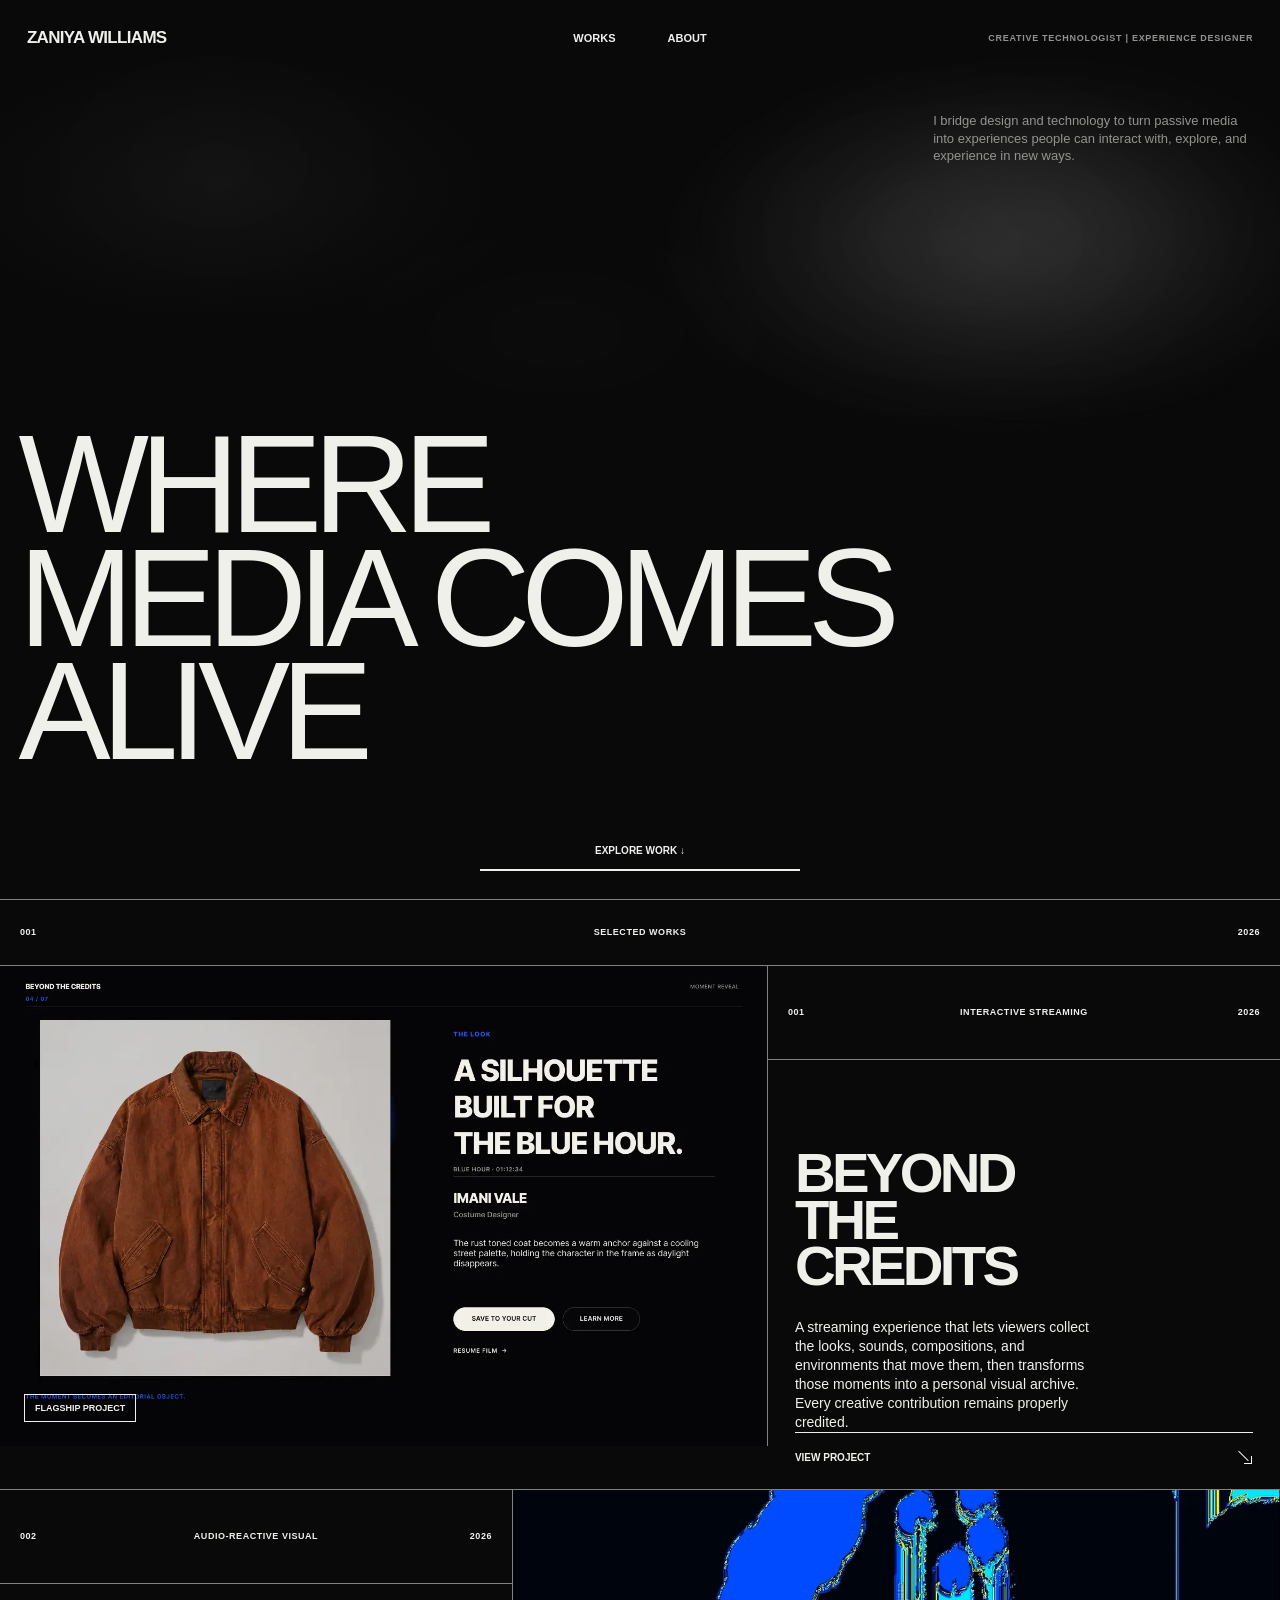
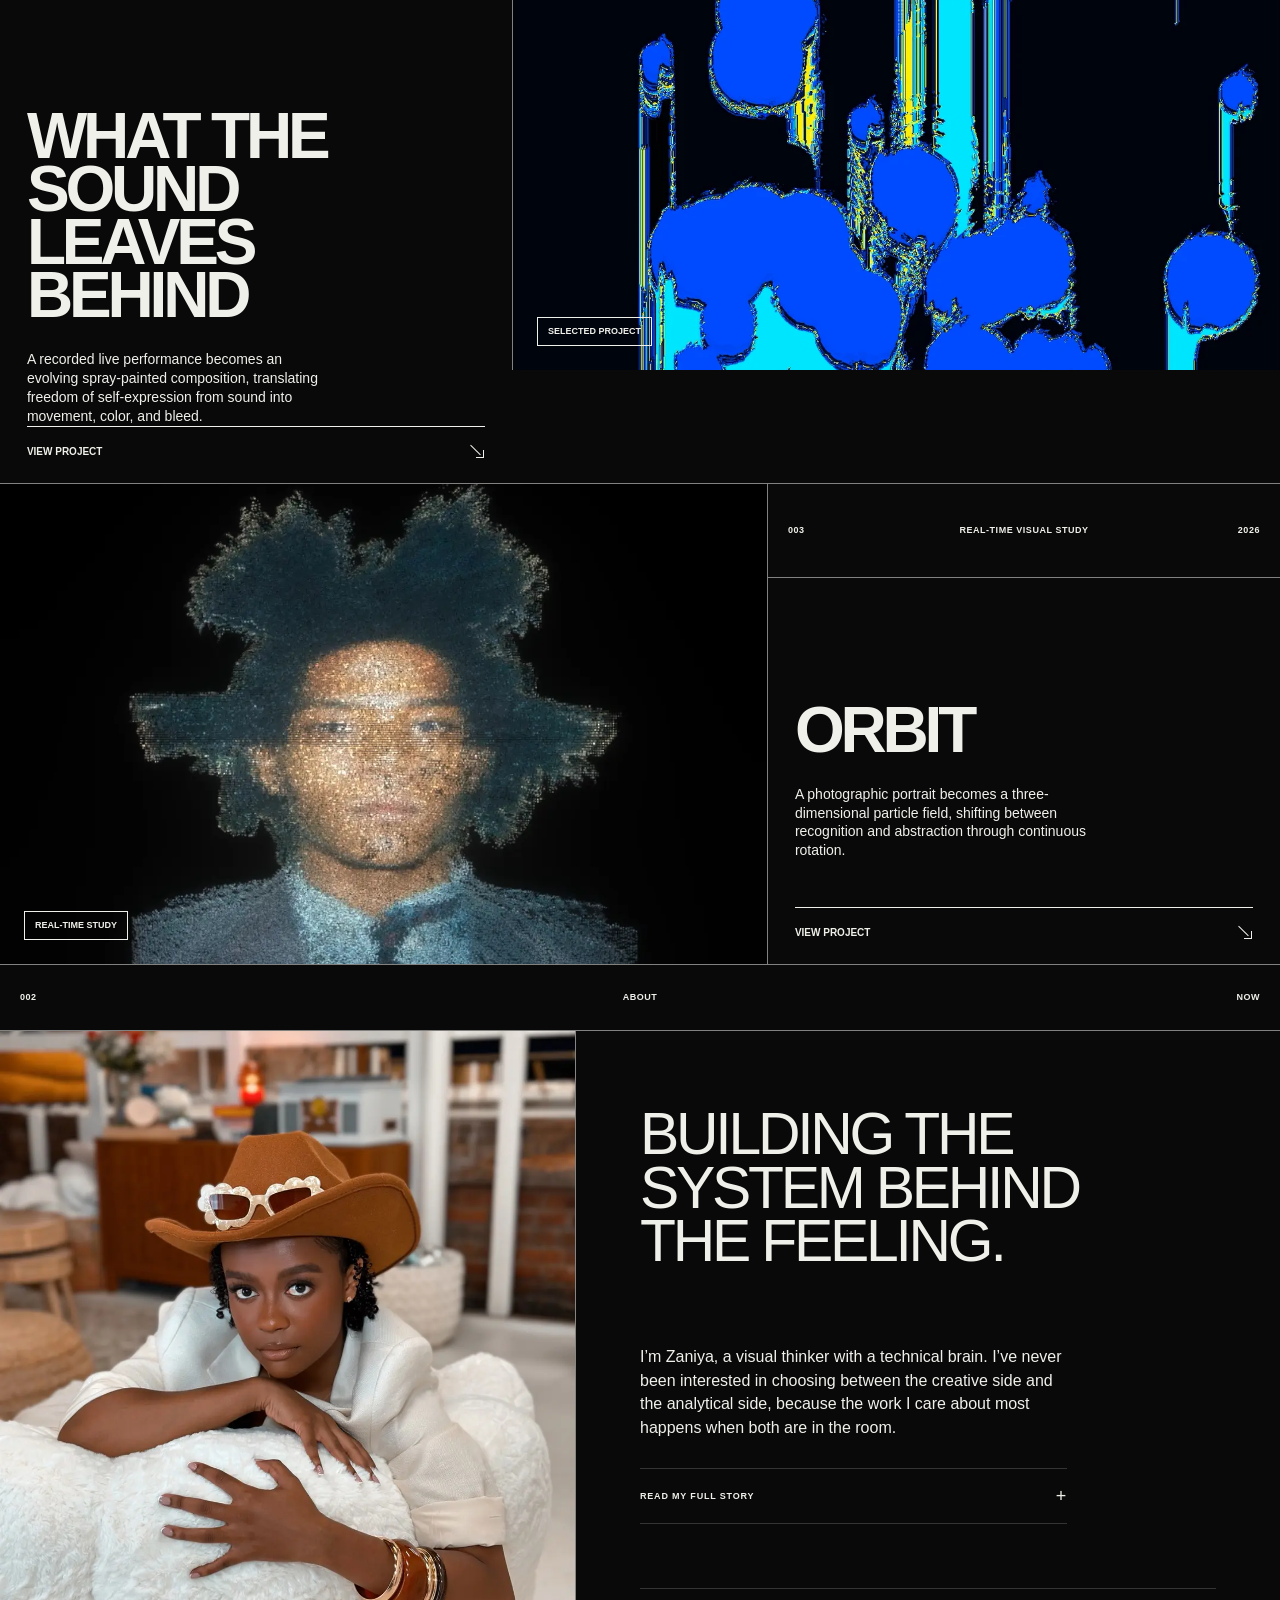
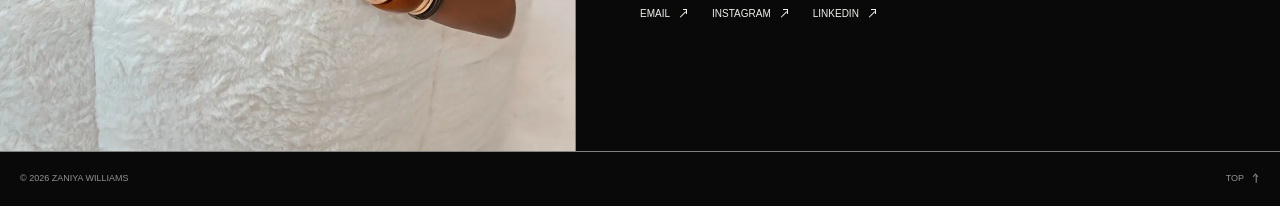
==== index.html @ a2a89a68 "Place About headline above biography" ====
<!doctype html>
<html lang="en">
<head>
  <meta charset="utf-8">
  <meta name="viewport" content="width=device-width, initial-scale=1">
  <meta name="theme-color" content="#090909">
  <meta name="description" content="Zaniya Williams, Creative Technologist and Experiential Designer creating culturally grounded visual experiences.">
  <title>Zaniya Williams | Creative Technologist</title>
  <link rel="stylesheet" href="styles.css?v=20260828-about5">
  <script src="script.js" defer></script>
</head>
<body>
  <a class="skip-link" href="#work">Skip to selected work</a>
  <header class="site-nav shell" id="top">
    <a class="wordmark" href="#top">Zaniya Williams</a>
    <nav aria-label="Primary navigation">
      <a href="#work">Works</a>
      <a href="#about">About</a>
    </nav>
    <p>Creative Technologist | Experience Designer</p>
  </header>

  <main>
    <section class="home-hero shell" aria-labelledby="hero-title">
      <div class="ambient-light" aria-hidden="true">
        <span class="hero-refraction refraction-one"></span>
        <span class="hero-refraction refraction-two"></span>
        <span class="hero-refraction refraction-three"></span>
      </div>
      <div class="hero-context">
        <p>I bridge design and technology to turn passive media into experiences people can interact with, explore, and experience in new ways.</p>
      </div>
      <div class="scroll-cursor" aria-hidden="true">
        <svg viewBox="0 0 120 120" role="presentation">
          <defs><path id="scroll-ring" d="M60,60 m-43,0 a43,43 0 1,1 86,0 a43,43 0 1,1 -86,0"></path></defs>
          <g class="scroll-cursor-ring">
            <text><textPath href="#scroll-ring" textLength="270" lengthAdjust="spacing">SCROLL DOWN • SCROLL DOWN •</textPath></text>
          </g>
          <path class="scroll-cursor-arrow" d="M60 37v42M47 66l13 13 13-13"></path>
        </svg>
      </div>
      <h1 id="hero-title"><span>Where</span><span>media comes</span><span>alive</span></h1>
      <a class="explore-link" href="#work">Explore work ↓</a>
    </section>

    <section id="work" aria-labelledby="work-heading">
      <div class="index-band shell"><span>001</span><h2 id="work-heading">Selected works</h2><span>2026</span></div>

      <article class="project-card featured-project flagship-project shell reveal">
        <div class="project-layout">
          <a class="project-visual visual-study-four" href="work/study-004/" aria-label="View Beyond the Credits">
            <img class="project-feature-image" src="assets/beyond-the-credits/04-moment-reveal.webp" alt="Beyond the Credits moment reveal screen featuring a rust-toned coat and its creative credit" loading="lazy" decoding="async">
            <span class="orb" aria-hidden="true"></span>
            <span class="visual-note">Film → moment → creator</span>
            <span class="tag">Flagship project</span>
          </a>
          <div class="project-side">
            <div class="project-band"><span>001</span><span>Interactive streaming</span><span>2026</span></div>
            <div class="project-copy">
              <div>
                <h3>Beyond the Credits</h3>
                <p>A streaming experience that lets viewers collect the looks, sounds, compositions, and environments that move them, then transforms those moments into a personal visual archive. Every creative contribution remains properly credited.</p>
              </div>
              <a class="project-link" href="work/study-004/"><span>View project</span><span class="emblem emblem-se" aria-hidden="true"></span></a>
            </div>
          </div>
        </div>
      </article>

      <article class="project-card reverse sound-home-project shell reveal">
        <div class="project-layout">
          <a class="project-visual visual-sound" href="work/what-the-sound-leaves-behind/" aria-label="View What the Sound Leaves Behind">
            <img class="project-feature-image" src="assets/sound-leaves-behind/final-composition.webp" alt="Final blue and cyan spray-painted composition from What the Sound Leaves Behind" loading="lazy" decoding="async">
            <span class="orb" aria-hidden="true"></span>
            <span class="visual-note">Sound → movement → mark</span>
            <span class="tag">Selected project</span>
          </a>
          <div class="project-side">
            <div class="project-band"><span>002</span><span>Audio-reactive visual</span><span>2026</span></div>
            <div class="project-copy">
              <div>
                <h3>What the Sound Leaves Behind</h3>
                <p>A recorded live performance becomes an evolving spray-painted composition, translating freedom of self-expression from sound into movement, color, and bleed.</p>
              </div>
              <a class="project-link" href="work/what-the-sound-leaves-behind/"><span>View project</span><span class="emblem emblem-se" aria-hidden="true"></span></a>
            </div>
          </div>
        </div>
      </article>

      <article class="project-card orbit-home-project shell reveal">
        <div class="project-layout">
          <a class="project-visual visual-study-two" href="work/study-002/" aria-label="View Orbit">
            <img class="project-feature-image" src="assets/orbit/orbit-home-cover.webp" alt="Orbit particle portrait of Jean-Michel Basquiat on a black field" loading="lazy" decoding="async">
            <span class="orb" aria-hidden="true"></span>
            <span class="visual-note">Movement / repetition / form</span>
            <span class="tag">Real-time study</span>
          </a>
          <div class="project-side">
            <div class="project-band"><span>003</span><span>Real-Time Visual Study</span><span>2026</span></div>
            <div class="project-copy">
              <div>
                <h3>Orbit</h3>
                <p>A photographic portrait becomes a three-dimensional particle field, shifting between recognition and abstraction through continuous rotation.</p>
              </div>
              <a class="project-link" href="work/study-002/"><span>View project</span><span class="emblem emblem-se" aria-hidden="true"></span></a>
            </div>
          </div>
        </div>
      </article>
    </section>

    <section class="about shell reveal" id="about" aria-labelledby="about-title">
      <div class="section-band"><span>002</span><span>About</span><span>Now</span></div>
      <div class="about-body">
        <figure class="about-portrait">
          <img src="assets/about/zaniya-portrait.webp" alt="Portrait of Zaniya Williams wearing a brown cowboy hat and white blazer" loading="lazy" decoding="async">
        </figure>
        <div class="about-copy">
          <h2 id="about-title">Building the system behind the feeling.</h2>
          <div class="about-bio">
            <p>I’m Zaniya, a visual thinker with a technical brain. I’ve never been interested in choosing between the creative side and the analytical side, because the work I care about most happens when both are in the room.</p>
            <details class="about-more">
              <summary><span>Read my full story</span><span class="about-more-icon" aria-hidden="true">+</span></summary>
              <div class="about-more-copy">
                <p>I started as a painter and visual artist, then moved into design. I later earned an A.A.S. in Computer Programming, which gave me a formal technical foundation and changed how I think about ideas, not just how they look, but how they work, respond, and come to life. Now I’m formally studying UX Design, bringing visual thinking, technical problem solving, and experience design together in the way I approach creative work.</p>
                <p>Film, music, fashion, art, and culture shape the way I see. I’m drawn to strong atmosphere, movement, emotion, and visuals that actually leave an impression.</p>
                <p>I like moving from concept to experience to prototype. I can think through the feeling, shape the interaction, and get technical enough to start building it.</p>
              </div>
            </details>
          </div>
          <div class="about-links">
            <div class="about-social">
              <a href="mailto:zaniyawill18@gmail.com"><span>Email</span><span class="emblem emblem-ne" aria-hidden="true"></span></a>
              <a href="https://www.instagram.com/chynasamirr" target="_blank" rel="noreferrer"><span>Instagram</span><span class="emblem emblem-ne" aria-hidden="true"></span></a>
              <a href="https://www.linkedin.com/in/zaniya-williams-658047235" target="_blank" rel="noreferrer"><span>LinkedIn</span><span class="emblem emblem-ne" aria-hidden="true"></span></a>
            </div>
          </div>
        </div>
      </div>
    </section>
  </main>

  <footer class="footer shell"><span>© 2026 Zaniya Williams</span><a href="#top">Top <span class="emblem emblem-n" aria-hidden="true"></span></a></footer>
</body>
</html>
---- styles.css ----
:root{--bg:#090909;--fg:#f0f0eb;--muted:#92928f;--line:rgba(240,240,235,.52);--soft-line:rgba(240,240,235,.18);--blue:#315bff;--display:Arial Black,Arial,Helvetica,sans-serif;--body:Arial,Helvetica,sans-serif;--pad:clamp(16px,2.1vw,32px)}
*{box-sizing:border-box}html{scroll-behavior:smooth;background:var(--bg)}body{margin:0;overflow-x:hidden;background:var(--bg);color:var(--fg);font-family:var(--body);line-height:1.35;-webkit-font-smoothing:antialiased}body:after{content:"";position:fixed;inset:0;z-index:99;pointer-events:none;opacity:.026;background-image:url("data:image/svg+xml,%3Csvg viewBox='0 0 180 180' xmlns='http://www.w3.org/2000/svg'%3E%3Cfilter id='n'%3E%3CfeTurbulence type='fractalNoise' baseFrequency='.9' numOctaves='3' stitchTiles='stitch'/%3E%3C/filter%3E%3Crect width='100%25' height='100%25' filter='url(%23n)' opacity='.7'/%3E%3C/svg%3E")}a{color:inherit;text-decoration:none}p,h1,h2,h3,figure{margin:0}ul{margin:0;padding:0;list-style:none}::selection{background:var(--blue);color:white}.shell{width:100%;border-color:var(--line)}.skip-link{position:fixed;top:-60px;left:16px;z-index:200;padding:11px 15px;background:var(--fg);color:var(--bg)}.skip-link:focus{top:16px}.site-nav{position:absolute;inset:0 0 auto;z-index:10;display:grid;grid-template-columns:1fr auto 1fr;align-items:center;min-height:76px;padding:0 var(--pad);font-size:11px;font-weight:700;text-transform:uppercase}.wordmark{font-size:17px;letter-spacing:-.04em}.site-nav nav{display:flex;gap:52px}.site-nav p{justify-self:end;color:var(--muted);font-size:9px;letter-spacing:.08em}.home-hero{position:relative;min-height:100svh;display:flex;flex-direction:column;justify-content:flex-end;padding:110px var(--pad) 28px;border-bottom:1px solid var(--line);isolation:isolate}.ambient-light{position:absolute;inset:0;z-index:-1;background:radial-gradient(ellipse at var(--mx,88%) var(--my,76%),rgba(49,91,255,.15),transparent 35%),radial-gradient(ellipse at 25% 13%,rgba(255,255,255,.08),transparent 34%);transition:background-position .2s ease}.hero-context{position:absolute;top:112px;right:var(--pad);display:grid;grid-template-columns:auto minmax(180px,320px);gap:34px;max-width:570px;color:var(--muted);font-size:10px;text-transform:uppercase;letter-spacing:.08em}.hero-context p{font-size:13px;letter-spacing:0;text-transform:none}.home-hero h1{display:flex;flex-direction:column;margin-left:-.06em;font-size:clamp(62px,10.8vw,174px);font-weight:400;line-height:.82;letter-spacing:-.068em;text-transform:uppercase}.home-hero h1 span:nth-child(2){margin-left:8vw}.home-hero h1 span:nth-child(3){margin-left:22vw}.explore-link{align-self:center;width:min(320px,56vw);margin-top:7vh;padding:12px 0;border-bottom:2px solid var(--fg);text-align:center;font-size:10px;font-weight:700;text-transform:uppercase}.index-band,.project-band,.section-band{display:grid;grid-template-columns:1fr 1fr 1fr;align-items:center;min-height:66px;padding:0 20px;border-bottom:1px solid var(--line);font-size:9px;font-weight:700;letter-spacing:.06em;text-transform:uppercase}.index-band h2,.index-band span:nth-child(2),.project-band span:nth-child(2),.section-band span:nth-child(2){justify-self:center;font:inherit}.index-band span:last-child,.project-band span:last-child,.section-band span:last-child{justify-self:end}.project-card{border-bottom:1px solid var(--line)}.project-layout{display:grid;grid-template-columns:2fr 1fr;min-height:min(74vw,820px)}.reverse .project-layout{grid-template-columns:1fr 2fr}.reverse .project-visual{order:2;border-right:0;border-left:1px solid var(--line)}.project-visual{position:relative;display:grid;place-items:center;overflow:hidden;min-height:620px;border-right:1px solid var(--line);isolation:isolate}.project-visual:before{content:"";position:absolute;inset:-5%;z-index:-2;transition:transform 1s cubic-bezier(.2,.8,.2,1),filter .6s ease}.project-visual:after{content:"";position:absolute;inset:0;z-index:-1;background:rgba(49,91,255,0);mix-blend-mode:color;transition:background .5s}.project-card:hover .project-visual:before{transform:scale(1.04)}.project-card:hover .project-visual:after{background:rgba(49,91,255,.18)}.visual-sound:before{background:radial-gradient(circle at 62% 42%,#344177 0,#131722 32%,#080808 71%)}.visual-study-four:before{background:linear-gradient(126deg,#080808 18%,#24262d 47%,#0e0e0f 48%,#171b2a 100%)}.visual-study-two:before{background:radial-gradient(ellipse at 24% 80%,#273463 0,#11141c 35%,#080808 72%)}.orb{width:min(27vw,350px);aspect-ratio:1;border:1px solid rgba(240,240,235,.18);border-radius:50%;box-shadow:0 0 86px rgba(49,91,255,.14)}.visual-note{position:absolute;font-size:8px;letter-spacing:.11em;text-transform:uppercase;color:var(--muted)}.tag{position:absolute;left:24px;bottom:24px;padding:7px 10px;border:1px solid var(--fg);font-size:9px;font-weight:700;text-transform:uppercase}.project-copy{display:flex;flex-direction:column;justify-content:space-between;padding:14vh var(--pad) 24px}.project-copy h3{max-width:10ch;font-family:var(--display);font-size:clamp(42px,5vw,80px);line-height:.83;letter-spacing:-.065em;text-transform:uppercase}.project-copy p{max-width:38ch;margin-top:28px;font-size:14px}.project-link{display:grid;grid-template-columns:1fr auto;align-items:end;padding-top:14px;border-top:1px solid var(--fg);font-size:10px;font-weight:700;text-transform:uppercase}.project-link span:last-child{font-size:18px;transition:transform .3s,color .3s}.project-link:hover span:last-child{transform:translate(5px,5px);color:var(--blue)}.about{border-bottom:1px solid var(--line)}.about-grid{display:grid;grid-template-columns:1.45fr 1fr .7fr;min-height:72vh}.about-grid>div{padding:12vh 24px 40px;border-right:1px solid var(--line)}.about-grid>div:last-child{border-right:0}.kicker{margin-bottom:7vh;color:var(--muted);font-size:9px;font-weight:700;letter-spacing:.1em;text-transform:uppercase}.about h2{max-width:12ch;font-size:clamp(42px,5.8vw,90px);font-weight:400;line-height:.91;letter-spacing:-.055em;text-transform:uppercase}.about-copy{display:flex;flex-direction:column;justify-content:space-between}.about-copy>p:first-child{max-width:39ch;font-size:18px;line-height:1.35}.rule-note{padding-top:18px;border-top:1px solid var(--soft-line);color:var(--muted);font-size:10px;text-transform:uppercase}.discipline-list li{padding:10px 0;border-bottom:1px solid var(--soft-line);font-size:11px;text-transform:uppercase}.contact{display:grid;grid-template-columns:2fr 1fr;min-height:68vh;border-bottom:1px solid var(--line)}.contact>div{padding:12vh var(--pad) 32px}.contact>div:first-child{border-right:1px solid var(--line)}.contact h2{max-width:14ch;font-size:clamp(48px,7vw,110px);font-weight:400;line-height:.88;letter-spacing:-.06em;text-transform:uppercase}.contact-actions{display:flex;flex-direction:column;justify-content:space-between}.contact-actions>a{padding-bottom:8px;border-bottom:1px solid var(--fg);font-size:clamp(16px,2vw,28px)}.contact-actions p{font-size:10px;text-transform:uppercase}.footer{display:grid;grid-template-columns:1fr 1fr 1fr;align-items:center;min-height:64px;padding:0 20px;color:var(--muted);font-size:9px;text-transform:uppercase}.footer span:nth-child(2){justify-self:center}.footer a{justify-self:end}.reveal{opacity:0;transform:translateY(18px);transition:opacity .8s cubic-bezier(.2,.8,.2,1),transform .8s cubic-bezier(.2,.8,.2,1)}.reveal.visible{opacity:1;transform:none}
/* Project pages */.project-page .site-nav{position:relative;border-bottom:1px solid var(--line)}.project-page .site-nav>a:nth-child(2){justify-self:center;font-size:10px;text-transform:uppercase}.project-page .site-nav>span{justify-self:end;color:var(--muted);font-size:9px;text-transform:uppercase}.project-hero{position:relative;min-height:calc(100svh - 76px);display:flex;flex-direction:column;justify-content:space-between;padding:13vh clamp(20px,10vw,170px) 5vh;border-bottom:1px solid var(--line);isolation:isolate}.project-hero:before{content:"";position:absolute;inset:0;z-index:-1;background:radial-gradient(ellipse at 50% 48%,rgba(240,240,235,.07),transparent 48%),radial-gradient(ellipse at 74% 42%,rgba(49,91,255,.07),transparent 38%)}.project-title{text-align:center}.eyebrow{margin-bottom:3vh;color:var(--fg);font-size:10px;font-weight:700;letter-spacing:.12em;text-transform:uppercase}.project-title h1{max-width:16ch;margin:0 auto;font-size:clamp(58px,8.3vw,142px);font-weight:400;line-height:.9;letter-spacing:-.065em}.premise{max-width:56ch;margin:5vh auto 0;color:var(--muted);font-size:clamp(16px,1.45vw,23px);line-height:1.35}.project-meta{display:grid;grid-template-columns:1.55fr 1fr 1fr 1.2fr;column-gap:clamp(40px,5vw,88px);padding:6vh 0 3vh}.project-meta dt{margin-bottom:14px;font-size:9px;font-weight:700;letter-spacing:.09em;text-transform:uppercase}.project-meta dd{margin:0;color:var(--muted);font-size:10px}.overview{border-bottom:1px solid var(--line)}.overview-grid{display:grid;grid-template-columns:1.45fr 1fr;min-height:76vh}.overview h2{display:flex;align-items:center;padding:7vh clamp(26px,6vw,96px);border-right:1px solid var(--line);font-size:clamp(48px,6.2vw,96px);font-weight:400;line-height:.92;letter-spacing:-.055em}.overview-copy{align-self:center;max-width:42ch;padding:7vh clamp(24px,4vw,64px);font-size:17px;line-height:1.55}.media-section{border-bottom:1px solid var(--line)}.media-frame{position:relative;display:grid;place-items:center;width:100%;aspect-ratio:16/9;overflow:hidden;background:radial-gradient(circle at 65% 43%,rgba(49,91,255,.38),#111523 27%,#060606 70%)}.media-frame:after{content:"";width:90px;aspect-ratio:1;border:1px solid var(--fg);border-radius:50%;background:linear-gradient(135deg,transparent 48%,rgba(49,91,255,.7));transition:transform .35s}.media-frame:hover:after{transform:scale(1.08)}.media-label{position:absolute;left:26px;bottom:28px;font-size:10px;font-weight:700;text-transform:uppercase}.sequence{display:grid;grid-template-columns:repeat(4,1fr);border-top:1px solid var(--line)}.sequence span{min-height:60px;padding:20px;border-right:1px solid var(--line);color:var(--muted);font-size:9px;text-transform:uppercase}.sequence span:last-child{border-right:0}.artwork{border-bottom:1px solid var(--line)}.artwork-frame{display:grid;place-items:center;min-height:92svh;background:radial-gradient(ellipse at center,rgba(49,91,255,.2),#080808 64%);color:var(--muted);font-size:9px;letter-spacing:.1em;text-transform:uppercase}.artwork figcaption{padding:20px 26px;border-top:1px solid var(--line);font-size:11px}.next-project{display:grid;grid-template-columns:1fr 2fr;min-height:54vh;border-bottom:1px solid var(--line)}.next-project>span{padding:28px;border-right:1px solid var(--line);color:var(--muted);font-size:9px;text-transform:uppercase}.next-project>a{display:flex;align-items:flex-end;justify-content:space-between;padding:8vh 28px 30px;font-size:clamp(50px,8vw,126px);line-height:.85;letter-spacing:-.065em;text-transform:uppercase}.next-project>a span{color:var(--blue);font-size:.42em}.placeholder-copy{color:var(--muted)}
@media(max-width:820px){.site-nav{grid-template-columns:1fr auto;min-height:64px;padding:0 16px}.site-nav nav{gap:20px}.site-nav p{display:none}.wordmark{font-size:13px}.home-hero{min-height:92svh;padding:100px 16px 22px}.hero-context{position:static;grid-template-columns:1fr;gap:12px;margin-bottom:auto}.hero-context p{max-width:34ch}.home-hero h1{font-size:clamp(54px,18vw,105px);line-height:.84}.home-hero h1 span:nth-child(2),.home-hero h1 span:nth-child(3){margin-left:0}.explore-link{align-self:stretch;width:auto}.index-band,.project-band,.section-band{min-height:56px;padding:0 12px}.project-layout,.reverse .project-layout{grid-template-columns:1fr}.reverse .project-visual{order:0;border-left:0}.project-visual{min-height:112vw;border-right:0;border-bottom:1px solid var(--line)}.orb{width:50vw}.project-copy{min-height:66vh;padding:10vh 18px 18px}.project-copy h3{font-size:clamp(48px,15vw,78px)}.about-grid{grid-template-columns:1fr}.about-grid>div{padding:10vh 18px 40px;border-right:0;border-bottom:1px solid var(--line)}.about-grid>div:last-child{border-bottom:0}.about-copy{gap:12vh}.contact{grid-template-columns:1fr}.contact>div{padding:10vh 18px 32px}.contact>div:first-child{border-right:0;border-bottom:1px solid var(--line)}.contact-actions{min-height:42vh}.footer{grid-template-columns:1fr auto;padding:0 12px}.footer span:nth-child(2){display:none}.project-page .site-nav{grid-template-columns:1fr auto}.project-page .site-nav>span{display:none}.project-hero{min-height:calc(100svh - 64px);padding:13vh 16px 28px}.project-title h1{font-size:clamp(52px,15vw,86px);line-height:.92}.eyebrow{font-size:8px}.premise{font-size:16px}.project-meta{grid-template-columns:1fr 1fr;gap:26px 20px;padding-top:8vh}.project-meta dt{margin-bottom:8px}.overview-grid{grid-template-columns:1fr;min-height:0}.overview h2{min-height:62vh;padding:8vh 16px;border-right:0;border-bottom:1px solid var(--line);font-size:clamp(48px,14vw,78px)}.overview-copy{min-height:52vh;padding:8vh 16px;display:flex;align-items:center}.media-frame{aspect-ratio:9/16;max-height:88svh}.sequence{grid-template-columns:1fr 1fr}.sequence span:nth-child(2){border-right:0}.sequence span:nth-child(-n+2){border-bottom:1px solid var(--line)}.artwork-frame{min-height:72svh}.next-project{grid-template-columns:1fr}.next-project>span{min-height:54px;padding:20px;border-right:0;border-bottom:1px solid var(--line)}.next-project>a{min-height:45vh;padding:8vh 16px 22px}}
@media(prefers-reduced-motion:reduce){html{scroll-behavior:auto}.reveal{opacity:1;transform:none;transition:none}.project-visual:before,.media-frame:after{transition:none}}

/* Refined navigation, about, contact, and emblem system */
.about-body{display:grid;grid-template-columns:minmax(320px,.9fr) minmax(0,1.1fr);align-items:start}
.about-body>figure{border-right:1px solid var(--line)}
.about-portrait{position:relative;min-height:0;aspect-ratio:4/5;overflow:hidden;background:#111}
.about-portrait img{position:absolute;inset:0;display:block;width:100%;height:100%;object-fit:cover;object-position:center center}
.about-copy{display:flex;flex-direction:column;justify-content:flex-start;gap:0;padding:clamp(48px,6vw,86px) clamp(24px,5vw,76px)}
.about-copy>h2{max-width:14ch;margin-bottom:clamp(44px,6vw,78px);font-size:clamp(42px,4.6vw,72px);font-weight:400;line-height:.91;letter-spacing:-.055em;text-transform:uppercase}
.about-bio{display:grid;gap:22px;max-width:48ch}
.about-bio p{font-size:16px;line-height:1.48}
.about-more{margin-top:6px}
.about-more summary{display:flex;align-items:center;justify-content:space-between;gap:20px;padding:15px 0;border-top:1px solid var(--soft-line);border-bottom:1px solid var(--soft-line);cursor:pointer;font-size:9px;font-weight:700;letter-spacing:.09em;text-transform:uppercase;list-style:none}
.about-more summary::-webkit-details-marker{display:none}
.about-more-icon{font-size:18px;font-weight:400;transition:transform .25s ease}
.about-more[open] .about-more-icon{transform:rotate(45deg)}
.about-more-copy{display:grid;gap:22px;padding:24px 0 8px}
.about-links{display:block;margin-top:clamp(38px,5vw,64px);padding-top:18px;border-top:1px solid var(--soft-line)}
.about-social{display:flex;flex-wrap:wrap;gap:24px}
.about-social a{display:inline-flex;align-items:center;gap:8px;font-size:10px;text-transform:uppercase}
.contact{min-height:52vh}
.contact>div{padding-top:8vh;padding-bottom:28px}
.contact-actions{gap:64px}
.contact-link{display:flex;align-items:center;justify-content:space-between;gap:12px;padding-bottom:8px;border-bottom:1px solid var(--fg);font-size:clamp(16px,2vw,28px)}
.social-links{display:flex;flex-wrap:wrap;gap:24px}
.social-links a{display:inline-flex;align-items:center;gap:8px;font-size:10px;text-transform:uppercase}
.footer{min-height:54px}
.footer.shell{grid-template-columns:1fr auto}
.footer a{display:inline-flex;align-items:center;gap:7px}
.emblem{position:relative;display:inline-block;flex:0 0 auto;width:1em;height:1em;color:currentColor;transform:rotate(0deg)}
.emblem:before{content:"";position:absolute;left:12%;top:50%;width:78%;height:1px;background:currentColor;transform:rotate(-45deg);transform-origin:center}
.emblem:after{content:"";position:absolute;right:7%;top:6%;width:38%;height:38%;border-top:1px solid currentColor;border-right:1px solid currentColor}
.emblem-se{transform:rotate(90deg)}
.emblem-n{transform:rotate(-45deg)}
.project-link:hover .emblem,.social-links a:hover .emblem,.contact-link:hover .emblem,.about-links a:hover .emblem{color:var(--blue)}
.project-side{display:grid;grid-template-rows:66px 1fr;min-width:0}
.project-side .project-copy{min-height:0}

@media(max-width:820px){
  .about-body{grid-template-columns:1fr}
  .about-body>figure{border-right:0;border-bottom:1px solid var(--line)}
  .about-portrait{min-height:0;aspect-ratio:4/5}
  .about-portrait img{object-position:center 44%}
  .about-copy{padding:48px 20px 44px}
  .about-copy>h2{margin-bottom:44px;font-size:clamp(44px,11.5vw,58px)}
  .about-links{margin-top:36px}
  .about-copy .rule-note{margin-top:44px}
  .contact{min-height:0}
  .contact>div{padding:8vh 18px 30px}
  .contact-actions{min-height:0;gap:72px}
  .contact-link{font-size:clamp(16px,5.4vw,24px)}
  .footer{min-height:52px}
}

/* Finished artwork for What the Sound Leaves Behind */
.artwork-frame.has-artwork{display:block;min-height:0;background:#050505}
.artwork-frame.has-artwork img{display:block;width:100%;height:auto}

@media(max-width:820px){
  .project-side{grid-template-rows:56px 1fr}
}

/* Clean image field: global film grain removed */
body:after{display:none}

/* Homepage editorial grid direction */
.site-nav>p{display:block}
@media(max-width:820px){.site-nav>p{display:none}.home-hero h1{font-size:clamp(50px,16vw,78px)}}
.hero-context{display:block;width:min(320px,calc(100% - 32px))}
.ambient-light{
  overflow:hidden;
  background:
    radial-gradient(ellipse 38% 30% at var(--mx,78%) var(--my,28%),rgba(255,255,255,.075),transparent 72%),
    radial-gradient(ellipse 32% 22% at 17% 21%,rgba(255,255,255,.035),transparent 78%);
}
.ambient-light:before{
  content:"";
  position:absolute;
  width:min(54vw,780px);
  aspect-ratio:1.8;
  top:4%;
  right:-8%;
  border-radius:50%;
  background:radial-gradient(ellipse,rgba(255,255,255,.08),rgba(255,255,255,.02) 42%,transparent 72%);
  filter:blur(22px);
  animation:hero-light-sweep 16s ease-in-out infinite alternate;
}
.hero-refraction{
  position:absolute;
  display:block;
  pointer-events:none;
  border-radius:50%;
  background:radial-gradient(ellipse,rgba(255,255,255,.065),rgba(255,255,255,.018) 44%,transparent 73%);
  filter:blur(18px);
  mix-blend-mode:screen;
}
.refraction-one{
  top:8%;
  right:4%;
  width:min(44vw,640px);
  aspect-ratio:1.65;
  opacity:.42;
  animation:hero-crystal-one 17s ease-in-out infinite alternate;
}
.refraction-two{
  top:27%;
  left:28%;
  width:min(31vw,450px);
  aspect-ratio:2.2;
  opacity:.22;
  animation:hero-crystal-two 21s ease-in-out infinite alternate;
}
.refraction-three{
  top:7%;
  left:5%;
  width:min(24vw,340px);
  aspect-ratio:1.5;
  opacity:.17;
  animation:hero-crystal-three 19s ease-in-out infinite alternate;
}
@keyframes hero-light-sweep{to{transform:translate3d(-8vw,6vh,0) scale(1.08);opacity:.62}}
@keyframes hero-crystal-one{to{transform:translate3d(-4vw,5vh,0) scale(1.08);opacity:.26}}
@keyframes hero-crystal-two{to{transform:translate3d(5vw,-3vh,0) scale(.92);opacity:.3}}
@keyframes hero-crystal-three{to{transform:translate3d(3vw,5vh,0) scale(1.12);opacity:.24}}
@media(max-width:820px){
  .ambient-light{background:radial-gradient(ellipse 54% 25% at 78% 24%,rgba(255,255,255,.07),transparent 74%)}
  .refraction-one{top:14%;right:-14%;width:78vw;opacity:.3}
  .refraction-two{top:34%;left:22%;width:58vw;opacity:.16}
  .refraction-three{display:none}
}
@media(prefers-reduced-motion:reduce){
  .ambient-light:before,.hero-refraction{animation:none}
}
.home-hero h1 span:nth-child(2),.home-hero h1 span:nth-child(3){margin-left:0}
.project-side{grid-template-rows:94px 1fr}
.project-side .project-band{min-height:94px}
.project-visual:before,.project-visual:after{background:none}
.project-card:hover .project-visual:before{transform:none}
.project-card:hover .project-visual:after{background:none}
.project-visual .orb,.project-visual .visual-note{display:none}
.project-feature-image{position:absolute;inset:0;width:100%;height:100%;object-fit:cover;object-position:center;background:var(--bg)}
.project-feature-image~.tag{z-index:1}
.featured-project .project-layout{grid-template-columns:3fr 2fr;min-height:0}
.featured-project .project-visual{min-height:0;aspect-ratio:1147/1013}
.featured-project .project-feature-image{inset:0;width:100%;height:100%}
.featured-project .project-copy{padding-top:10vh}
.featured-project .project-copy h3{font-size:clamp(40px,4.4vw,68px)}
.featured-project.flagship-project .project-visual{aspect-ratio:8/5}
.sound-home-project.reverse .project-layout{grid-template-columns:2fr 3fr;min-height:0}
.sound-home-project .project-visual{min-height:0;aspect-ratio:8/5}
.orbit-home-project .project-layout{grid-template-columns:3fr 2fr;min-height:0}
.orbit-home-project .project-visual{min-height:0;aspect-ratio:8/5}

@media(max-width:820px){
  .project-side{grid-template-rows:56px 1fr}
  .project-side .project-band{min-height:56px}
  .featured-project .project-layout{display:flex;flex-direction:column;min-height:0}
  .featured-project .project-side{display:contents}
  .featured-project .project-band{order:1}
  .featured-project .project-visual{order:2;min-height:0;aspect-ratio:1147/1013}
  .featured-project .project-feature-image{inset:0;width:100%;height:100%}
  .featured-project .project-copy{order:3;min-height:420px;padding:54px 20px 20px}
  .featured-project .project-copy h3{font-size:clamp(46px,12.5vw,58px)}
  .featured-project .tag{left:18px;bottom:18px}
  .featured-project.flagship-project .project-visual{aspect-ratio:8/5}
  .sound-home-project .project-layout{display:flex;flex-direction:column;min-height:0}
  .sound-home-project .project-side{display:contents}
  .sound-home-project .project-band{order:1}
  .sound-home-project .project-visual{order:2;min-height:0;aspect-ratio:8/5}
  .sound-home-project .project-copy{order:3;min-height:0;padding:54px 20px 20px}
  .orbit-home-project .project-visual{min-height:0;aspect-ratio:8/5}
}

/* Desktop scroll cursor */
.scroll-cursor{display:none}
@media(hover:hover) and (pointer:fine){
  .scroll-cursor{
    position:fixed;
    left:0;
    top:0;
    z-index:80;
    display:block;
    width:120px;
    height:120px;
    pointer-events:none;
    opacity:0;
    transform:translate3d(-50%,-50%,0) scale(.82);
    transition:opacity .22s ease,transform .22s ease;
    color:var(--fg);
  }
  .scroll-cursor.is-visible{opacity:1;transform:translate3d(-50%,-50%,0) scale(1)}
  .scroll-cursor svg{display:block;width:100%;height:100%;overflow:visible}
  .scroll-cursor text{fill:currentColor;font:700 7px var(--body);letter-spacing:1.2px;text-transform:uppercase}
  .scroll-cursor-ring{transform-origin:60px 60px;animation:scroll-ring-spin 12s linear infinite}
  .scroll-cursor-arrow{fill:none;stroke:currentColor;stroke-width:1.5;stroke-linecap:square;stroke-linejoin:miter}
}
@keyframes scroll-ring-spin{to{transform:rotate(360deg)}}

/* What the Sound Leaves Behind: refined editorial pacing */
.sound-project,
.sound-project:after{background-image:none!important}
.sound-project,
.sound-project main,
.sound-project .project-hero,
.sound-project .overview,
.sound-project .media-section,
.sound-project .artwork,
.sound-project .artwork-frame.has-artwork,
.sound-project .next-project,
.sound-project .footer{background-color:var(--bg)}
.sound-project .project-hero:before{display:none}
.sound-project .project-hero{
  min-height:calc(94svh - 76px);
  padding-top:11vh;
  padding-bottom:6vh;
}
.beyond-project .project-hero{overflow:hidden}
.beyond-project .project-title,
.beyond-project .project-meta{position:relative;z-index:2}
.credits-atmosphere{
  position:absolute;
  inset:0;
  z-index:1;
  overflow:hidden;
  pointer-events:none;
}
.credits-atmosphere:before{
  content:"";
  position:absolute;
  inset:8% 4% 18%;
  background:
    radial-gradient(ellipse at 38% 42%,rgba(255,255,255,.055),transparent 34%),
    radial-gradient(ellipse at 70% 34%,rgba(255,255,255,.035),transparent 29%);
  opacity:.7;
  animation:credits-haze 18s ease-in-out infinite alternate;
}
.credits-flare{
  --drift-x:18px;
  --drift-y:-12px;
  --mid-x:7px;
  --mid-y:-5px;
  position:absolute;
  width:clamp(170px,24vw,380px);
  aspect-ratio:1;
  border-radius:50%;
  background:radial-gradient(circle,rgba(255,255,255,.32) 0 1px,rgba(255,255,255,.13) 2px,rgba(255,255,255,.045) 13%,transparent 58%);
  opacity:.09;
  mix-blend-mode:screen;
  animation:credits-flash 14s cubic-bezier(.22,.7,.2,1) infinite;
}
.credits-flare:before,
.credits-flare:after{
  content:"";
  position:absolute;
  left:50%;
  top:50%;
  transform:translate(-50%,-50%);
  background:linear-gradient(90deg,transparent,rgba(255,255,255,.17),transparent);
}
.credits-flare:before{width:78%;height:1px}
.credits-flare:after{width:1px;height:78%;background:linear-gradient(180deg,transparent,rgba(255,255,255,.13),transparent)}
.flare-one{left:7%;top:17%;animation-delay:-2s}
.flare-two{right:5%;top:7%;width:clamp(130px,19vw,300px);--drift-x:-22px;--drift-y:15px;--mid-x:-9px;--mid-y:6px;animation-duration:17s;animation-delay:-9s}
.flare-three{left:39%;bottom:8%;width:clamp(120px,17vw,270px);--drift-x:14px;--drift-y:-20px;--mid-x:6px;--mid-y:-8px;animation-duration:19s;animation-delay:-13s}
.flare-four{right:27%;top:39%;width:clamp(90px,13vw,210px);--drift-x:-12px;--drift-y:-10px;--mid-x:-5px;--mid-y:-4px;animation-duration:12s;animation-delay:-5s}
@keyframes credits-flash{
  0%,18%,100%{opacity:.055;transform:translate3d(0,0,0) scale(.78)}
  21%{opacity:.18;transform:translate3d(0,0,0) scale(.9)}
  23%{opacity:.52;transform:translate3d(var(--mid-x),var(--mid-y),0) scale(1.02)}
  25%{opacity:.12;transform:translate3d(var(--mid-x),var(--mid-y),0) scale(.94)}
  29%{opacity:.28;transform:translate3d(var(--mid-x),var(--mid-y),0) scale(1)}
  38%,72%{opacity:.07;transform:translate3d(var(--drift-x),var(--drift-y),0) scale(.86)}
}
@keyframes credits-haze{to{opacity:1;transform:translate3d(1.5%,-1%,0) scale(1.04)}}
.sound-project .project-title h1{max-width:15ch}
.sound-project .premise{margin-top:4vh}
.sound-project .project-meta{padding-top:8vh;padding-bottom:0}
.sound-project .overview-grid{
  grid-template-columns:1.15fr 1fr;
  min-height:0;
}
.sound-project .overview h2{
  padding:clamp(72px,8vw,118px) clamp(28px,6vw,96px);
  font-size:clamp(48px,5.4vw,82px);
}
.sound-project .overview-copy{
  max-width:46ch;
  padding:clamp(72px,8vw,118px) clamp(32px,5vw,80px);
  font-size:clamp(16px,1.2vw,19px);
  line-height:1.6;
}
.overview-audience{
  display:grid;
  grid-template-columns:.55fr 1.45fr;
  gap:clamp(48px,8vw,130px);
  width:min(1120px,100%);
  margin:0 auto;
  padding:clamp(26px,3vw,44px) var(--pad) clamp(64px,7vw,104px);
}
.overview-audience span{
  padding-top:5px;
  color:var(--muted);
  font-size:9px;
  font-weight:700;
  letter-spacing:.08em;
  text-transform:uppercase;
}
.overview-audience p{max-width:48ch;font-size:clamp(16px,1.3vw,20px);line-height:1.55}
.sound-project .media-section{
  padding:0 var(--pad) clamp(64px,8vw,112px);
}
.sound-project .media-section .index-band{
  padding-left:0;
  padding-right:0;
  border:0;
}
.sound-project .overview>.index-band,
.sound-project .problem-section>.index-band,
.sound-project .experience-section>.index-band,
.sound-project .journey-section>.index-band{
  padding:0 var(--pad);
  border:0;
}
.sound-project .overview>.index-band h2{
  min-height:0;
  padding:0;
  border:0;
  font:inherit;
  letter-spacing:.06em;
}
.problem-section,.experience-section,.journey-section{background:var(--bg)}
.problem-layout{padding:clamp(68px,7vw,108px) var(--pad)}
.problem-lead{
  display:grid;
  grid-template-columns:.8fr 1.2fr;
  align-items:end;
  gap:clamp(40px,8vw,140px);
}
.problem-lead h2{
  font-size:clamp(50px,5.6vw,88px);
  font-weight:400;
  line-height:.9;
  letter-spacing:-.055em;
  text-transform:uppercase;
}
.problem-lead p{
  max-width:48ch;
  font-size:clamp(16px,1.3vw,20px);
  line-height:1.55;
}
.problem-points{
  display:grid;
  grid-template-columns:repeat(4,1fr);
  gap:clamp(20px,3vw,52px);
  margin-top:clamp(70px,8vw,120px);
  list-style:none;
}
.problem-points li{padding-top:18px;border-top:1px solid var(--soft-line)}
.problem-points span{
  display:block;
  margin-bottom:32px;
  color:var(--muted);
  font-size:9px;
  font-weight:700;
  letter-spacing:.08em;
}
.problem-points p{max-width:27ch;font-size:clamp(14px,1vw,16px);line-height:1.45}
.journey-content{padding:clamp(64px,7vw,104px) var(--pad)}
.journey-content>h2{
  max-width:17ch;
  font-size:clamp(40px,4.8vw,74px);
  font-weight:400;
  line-height:.94;
  letter-spacing:-.05em;
}
.journey-steps{
  display:grid;
  grid-template-columns:repeat(6,1fr);
  gap:0;
  margin-top:clamp(64px,7vw,100px);
  list-style:none;
}
.journey-steps li{
  position:relative;
  display:grid;
  grid-template-rows:auto minmax(48px,auto);
  min-width:0;
  padding-right:clamp(18px,2.4vw,42px);
}
.journey-steps li:not(:last-child):after{
  content:"→";
  position:absolute;
  top:auto;
  bottom:0;
  right:clamp(5px,.8vw,14px);
  display:flex;
  align-items:center;
  height:48px;
  color:var(--muted);
  font-size:18px;
  font-weight:400;
}
.journey-steps span{
  display:block;
  margin-bottom:16px;
  color:var(--muted);
  font-size:9px;
  font-weight:700;
  letter-spacing:.08em;
}
.journey-steps strong{
  display:flex;
  align-items:center;
  min-height:48px;
  max-width:15ch;
  font-size:clamp(13px,1vw,16px);
  line-height:1.25;
}
.design-approach{background:var(--bg)}
.design-approach>.index-band{padding:0 var(--pad);border:0}
.approach-content{
  width:min(1180px,100%);
  margin:0 auto;
  padding:clamp(68px,7vw,104px) var(--pad) clamp(78px,8vw,124px);
}
.approach-intro{
  display:grid;
  grid-template-columns:1.2fr .8fr;
  align-items:end;
  gap:clamp(48px,7vw,110px);
}
.approach-intro h2{
  max-width:13ch;
  font-size:clamp(48px,5vw,76px);
  font-weight:400;
  line-height:.92;
  letter-spacing:-.055em;
}
.approach-intro p{
  max-width:44ch;
  font-size:clamp(16px,1.25vw,19px);
  line-height:1.55;
}
.approach-principles{
  display:grid;
  grid-template-columns:.65fr 1.35fr;
  gap:clamp(48px,8vw,120px);
  margin-top:clamp(72px,8vw,112px);
}
.approach-principles>div>span,
.approach-flow-copy span{
  color:var(--muted);
  font-size:9px;
  font-weight:700;
  letter-spacing:.08em;
  text-transform:uppercase;
}
.approach-principles>div p{max-width:25ch;margin-top:16px;font-size:18px;line-height:1.45}
.approach-principles ol{
  display:grid;
  grid-template-columns:1fr;
  gap:22px;
  margin:0;
  padding:0;
  list-style:none;
}
.approach-principles li{display:grid;grid-template-columns:42px 1fr;gap:14px;align-items:baseline}
.approach-principles li span{
  color:var(--blue);
  font-size:9px;
  font-weight:700;
}
.approach-principles li strong{display:block;max-width:30ch;font-size:clamp(17px,1.55vw,22px);font-weight:400;line-height:1.25}
.approach-flows{
  display:grid;
  gap:clamp(50px,6vw,78px);
  max-width:960px;
  margin:clamp(84px,9vw,128px) auto 0;
}
.approach-flow-block{
  display:grid;
  grid-template-columns:220px 1fr;
  gap:clamp(36px,5vw,72px);
  align-items:center;
}
.approach-flow-copy p{max-width:25ch;margin-top:12px;color:var(--muted);font-size:14px;line-height:1.45}
.approach-flow{
  display:flex;
  flex-wrap:wrap;
  align-items:center;
  gap:12px 0;
  margin:0;
  padding:0;
  list-style:none;
}
.approach-flow li{
  display:flex;
  align-items:center;
  font-size:clamp(16px,1.45vw,21px);
  font-weight:700;
  line-height:1.25;
}
.approach-flow li:not(:last-child):after{
  content:"→";
  margin:0 clamp(12px,1.6vw,24px);
  color:var(--muted);
  font-size:.8em;
  font-weight:400;
}
.approach-closing{
  max-width:47ch;
  margin:clamp(84px,9vw,128px) auto 0;
  font-size:clamp(22px,2.2vw,32px);
  line-height:1.35;
  letter-spacing:-.025em;
  text-align:center;
}
.prototype-gallery{background:var(--bg)}
.prototype-gallery>.index-band{padding:0 var(--pad);border:0}
.prototype-gallery-intro{
  display:grid;
  grid-template-columns:1.15fr .85fr;
  align-items:end;
  gap:clamp(48px,8vw,140px);
  padding:clamp(64px,7vw,104px) var(--pad) clamp(54px,6vw,88px);
}
.prototype-gallery-intro h2{
  max-width:16ch;
  font-size:clamp(42px,5vw,76px);
  font-weight:400;
  line-height:.94;
  letter-spacing:-.05em;
}
.prototype-gallery-intro p{
  max-width:45ch;
  color:var(--muted);
  font-size:clamp(15px,1.15vw,18px);
  line-height:1.55;
}
.prototype-screens{
  display:grid;
  grid-template-columns:repeat(2,minmax(0,1fr));
  gap:clamp(48px,5vw,76px) clamp(24px,3vw,44px);
  margin:0;
  padding:0 var(--pad) clamp(72px,9vw,140px);
  list-style:none;
}
.prototype-screens>li:last-child{
  grid-column:1/-1;
  justify-self:center;
  width:calc(50% - clamp(12px,1.5vw,22px));
}
.prototype-screens figure{margin:0}
.prototype-screen-trigger{
  position:relative;
  display:block;
  width:100%;
  margin:0;
  padding:0;
  overflow:hidden;
  border:0;
  background:#000;
  color:var(--fg);
  cursor:zoom-in;
  text-align:left;
}
.prototype-screen-trigger:after{
  content:"Open sequence →";
  position:absolute;
  right:14px;
  bottom:14px;
  padding:8px 10px;
  background:rgba(0,0,0,.78);
  color:var(--fg);
  font:700 9px var(--body);
  letter-spacing:.05em;
  text-transform:uppercase;
  opacity:0;
  transform:translateY(5px);
  transition:opacity .25s ease,transform .25s ease;
}
.prototype-screen-trigger:hover:after,
.prototype-screen-trigger:focus-visible:after{opacity:1;transform:none}
.prototype-screen-trigger:focus-visible{outline:2px solid var(--blue);outline-offset:4px}
.prototype-screens img{
  display:block;
  width:100%;
  height:auto;
  aspect-ratio:8/5;
  object-fit:contain;
  background:#000;
}
.prototype-screens figcaption{
  display:grid;
  grid-template-columns:44px 1fr;
  gap:16px;
  align-items:baseline;
  padding-top:14px;
  text-transform:uppercase;
}
.prototype-screens figcaption span{
  color:var(--muted);
  font-size:9px;
  font-weight:700;
  letter-spacing:.08em;
}
.prototype-screens figcaption strong{
  font-size:11px;
  font-weight:700;
  letter-spacing:.04em;
}
.prototype-lightbox{
  width:100vw;
  max-width:none;
  height:100dvh;
  max-height:none;
  margin:0;
  padding:clamp(18px,2.5vw,38px);
  border:0;
  background:#050505;
  color:var(--fg);
  overflow:hidden;
}
.prototype-lightbox[open]{display:grid;grid-template-rows:auto minmax(0,1fr) auto;gap:18px}
.prototype-lightbox::backdrop{background:rgba(0,0,0,.96)}
.prototype-lightbox-close{
  justify-self:end;
  padding:8px 0;
  border:0;
  background:transparent;
  color:var(--fg);
  font:700 10px var(--body);
  letter-spacing:.06em;
  text-transform:uppercase;
  cursor:pointer;
}
.prototype-lightbox-stage{
  display:grid;
  grid-template-columns:44px minmax(0,1fr) 44px;
  gap:clamp(12px,2vw,30px);
  align-items:center;
  min-height:0;
}
.prototype-lightbox-image{
  display:grid;
  place-items:center;
  min-width:0;
  min-height:0;
  padding:0;
  border:0;
  background:transparent;
  cursor:e-resize;
}
.prototype-lightbox-image img{
  display:block;
  width:auto;
  max-width:100%;
  height:auto;
  max-height:calc(100dvh - 150px);
  object-fit:contain;
}
.prototype-lightbox-nav{
  display:grid;
  place-items:center;
  width:44px;
  height:44px;
  padding:0;
  border:1px solid var(--soft-line);
  border-radius:50%;
  background:transparent;
  color:var(--fg);
  font-size:18px;
  cursor:pointer;
}
.prototype-lightbox-nav:hover,
.prototype-lightbox-nav:focus-visible{border-color:var(--fg);outline:0}
.prototype-lightbox-meta{
  display:grid;
  grid-template-columns:auto 1fr auto;
  gap:20px;
  align-items:baseline;
  width:min(1200px,calc(100vw - 160px));
  margin:0 auto;
  font-size:10px;
  text-transform:uppercase;
}
.prototype-lightbox-count,
.prototype-lightbox-hint{color:var(--muted);letter-spacing:.06em}
.prototype-lightbox-title{font-size:11px}
.project-reflection{background:var(--bg)}
.project-reflection>.index-band{padding:0 var(--pad);border:0}
.reflection-content{
  display:grid;
  grid-template-columns:.55fr 1.45fr;
  gap:clamp(48px,8vw,130px);
  width:min(1120px,100%);
  margin:0 auto;
  padding:clamp(70px,8vw,112px) var(--pad) clamp(82px,9vw,132px);
}
.reflection-content>span{
  padding-top:8px;
  color:var(--muted);
  font-size:9px;
  font-weight:700;
  letter-spacing:.08em;
  text-transform:uppercase;
}
.reflection-content p{
  max-width:39ch;
  font-size:clamp(23px,2.4vw,36px);
  line-height:1.32;
  letter-spacing:-.03em;
}
.particle-project .project-title h1{max-width:12ch}
.particle-deck{
  max-width:31ch;
  margin:4vh auto 0;
  font-size:clamp(22px,2.5vw,36px);
  line-height:1.18;
  letter-spacing:-.035em;
}
.particle-project .premise{max-width:66ch;margin-top:3vh;font-size:clamp(15px,1.15vw,18px)}
.particle-section{background:var(--bg)}
.particle-section>.index-band{padding:0 var(--pad);border:0}
.translation-content,
.process-content,
.development-content,
.final-content{
  width:min(1180px,100%);
  margin:0 auto;
  padding:clamp(68px,7vw,104px) var(--pad) clamp(78px,8vw,124px);
}
.translation-content>h2,
.development-content>h2,
.final-content>h2{
  max-width:15ch;
  font-size:clamp(46px,5vw,76px);
  font-weight:400;
  line-height:.93;
  letter-spacing:-.052em;
}
.particle-flow{
  display:grid;
  grid-template-columns:repeat(5,minmax(0,1fr));
  gap:clamp(30px,5vw,70px);
  margin:clamp(60px,7vw,96px) 0 0;
  padding:0;
  list-style:none;
}
.particle-flow li{position:relative;display:grid;gap:14px;align-content:start;min-width:0}
.particle-flow li:not(:last-child):after{
  content:"→";
  position:absolute;
  top:25px;
  right:clamp(-35px,-2.5vw,-15px);
  color:var(--muted);
  font-size:17px;
  font-weight:400;
}
.particle-flow span,
.process-steps span{
  color:var(--blue);
  font-size:9px;
  font-weight:700;
  letter-spacing:.08em;
}
.particle-flow strong{font-size:clamp(15px,1.3vw,19px);line-height:1.25}
.translation-copy,
.final-copy{
  max-width:49ch;
  margin:clamp(62px,7vw,100px) 0 0 auto;
  font-size:clamp(16px,1.3vw,20px);
  line-height:1.58;
}
.particle-lead{
  display:grid;
  grid-template-columns:1.15fr .85fr;
  align-items:end;
  gap:clamp(48px,8vw,130px);
}
.particle-lead h2{
  max-width:14ch;
  font-size:clamp(46px,5vw,76px);
  font-weight:400;
  line-height:.93;
  letter-spacing:-.052em;
}
.particle-lead p{max-width:34ch;font-size:clamp(16px,1.3vw,20px);line-height:1.5}
.process-steps{
  display:grid;
  grid-template-columns:repeat(3,minmax(0,1fr));
  gap:clamp(28px,4vw,58px) clamp(22px,3vw,44px);
  margin:clamp(66px,7vw,100px) 0 0;
  padding:0;
  list-style:none;
}
.process-steps li{display:grid;grid-template-columns:34px 1fr;gap:10px;align-items:start}
.process-steps span{padding-top:4px}
.process-steps strong{max-width:24ch;font-size:clamp(15px,1.2vw,18px);font-weight:400;line-height:1.4}
.evidence-placeholder{
  display:flex;
  flex-direction:column;
  justify-content:space-between;
  padding:22px;
  background:#101010;
  color:var(--muted);
}
.evidence-placeholder span{
  font-size:9px;
  font-weight:700;
  letter-spacing:.08em;
  text-transform:uppercase;
}
.evidence-placeholder strong{
  align-self:center;
  margin:auto;
  font-size:10px;
  letter-spacing:.07em;
  text-align:center;
  text-transform:uppercase;
}
.network-placeholder{min-height:clamp(240px,30vw,420px);margin-top:clamp(64px,7vw,96px)}
.development-layout{
  display:grid;
  grid-template-columns:1fr 1fr;
  gap:clamp(48px,8vw,130px);
  align-items:end;
  margin-top:clamp(62px,7vw,96px);
}
.particle-label{
  color:var(--muted);
  font-size:9px;
  font-weight:700;
  letter-spacing:.08em;
  text-transform:uppercase;
}
.development-variables{
  display:grid;
  grid-template-columns:1fr 1fr;
  gap:13px 24px;
  margin:28px 0 0;
  padding:0;
  list-style:none;
}
.development-variables li{font-size:14px;line-height:1.35}
.development-layout>p{max-width:42ch;font-size:clamp(16px,1.3vw,20px);line-height:1.55}
.development-placeholder{min-height:clamp(220px,26vw,360px);margin-top:clamp(64px,7vw,96px)}
.final-video-placeholder{width:min(960px,100%);aspect-ratio:16/9;margin:clamp(62px,7vw,96px) auto 0}
.final-frame-grid{
  display:grid;
  grid-template-columns:1fr 1fr;
  gap:clamp(24px,3vw,44px);
  margin-top:clamp(34px,4vw,56px);
}
.final-frame-grid .evidence-placeholder{aspect-ratio:8/5}
.final-frame-grid .evidence-placeholder:last-child{grid-column:1/-1;justify-self:center;width:calc(50% - 22px)}
.particle-project .project-reflection{background:var(--bg)}
.orbit-project .project-hero{min-height:0;padding-top:10vh;padding-bottom:5vh}
.orbit-project .project-title h1{max-width:10ch}
.orbit-video-frame{overflow:hidden;background:#000}
.orbit-video-frame video{display:block;width:100%;height:100%;object-fit:contain;background:#000}
.orbit-project .project-meta{padding-top:clamp(52px,6vw,84px)}
.orbit-section{background:var(--bg)}
.orbit-section>.index-band{padding:0 var(--pad);border:0}
.orbit-content{
  width:min(1180px,100%);
  margin:0 auto;
  padding:clamp(68px,7vw,104px) var(--pad) clamp(78px,8vw,124px);
}
.orbit-lead{
  display:grid;
  grid-template-columns:1.1fr .9fr;
  align-items:end;
  gap:clamp(48px,8vw,130px);
}
.orbit-lead h2,
.orbit-section-title{
  max-width:15ch;
  font-size:clamp(46px,5vw,76px);
  font-weight:400;
  line-height:.93;
  letter-spacing:-.052em;
}
.orbit-lead p{max-width:46ch;font-size:clamp(16px,1.25vw,19px);line-height:1.58}
.orbit-media-grid{
  display:grid;
  grid-template-columns:1fr 1fr;
  gap:clamp(24px,3vw,44px);
  width:min(1180px,100%);
  margin-left:auto;
  margin-right:auto;
}
.orbit-media-grid .evidence-placeholder{aspect-ratio:8/5}
.orbit-stage-gallery{
  display:grid;
  grid-template-columns:1fr 1fr;
  gap:clamp(24px,3vw,44px);
  margin-top:clamp(66px,7vw,104px);
}
.orbit-stage-image{min-width:0}
.orbit-stage-media{
  display:grid;
  place-items:center;
  position:relative;
  aspect-ratio:4/3;
  overflow:hidden;
  background:#050505;
}
.orbit-stage-media img{
  display:block;
  position:absolute;
  inset:0;
  width:100%;
  height:100%;
  min-width:0;
  min-height:0;
  object-fit:contain;
  object-position:center;
}
.orbit-stage-image figcaption{
  display:flex;
  justify-content:space-between;
  gap:24px;
  padding-top:16px;
}
.orbit-stage-image figcaption span,
.orbit-stage-image figcaption strong{
  font-size:9px;
  font-weight:700;
  line-height:1.35;
  letter-spacing:.08em;
  text-transform:uppercase;
}
.orbit-stage-image figcaption span{color:var(--blue);white-space:nowrap}
.orbit-stage-image figcaption strong{max-width:32ch;text-align:right}
.orbit-stage-image:last-child{grid-column:1/-1;justify-self:center;width:calc(50% - 22px)}
.translation-source-credit{
  margin-top:24px;
  color:var(--muted);
  font-size:10px;
  line-height:1.5;
}
.orbit-build-steps{grid-template-columns:repeat(3,minmax(0,1fr))}
.system-evidence{
  display:grid;
  grid-template-columns:1fr;
  gap:clamp(42px,5vw,72px);
  margin-top:clamp(66px,7vw,104px);
}
.system-media-frame{overflow:hidden;background:#191c20}
.system-media-frame img{display:block;width:100%;height:auto}
.system-media-figure figcaption{
  display:flex;
  justify-content:space-between;
  gap:24px;
  padding-top:16px;
}
.system-media-figure figcaption span,
.system-media-figure figcaption strong{
  font-size:9px;
  font-weight:700;
  line-height:1.35;
  letter-spacing:.08em;
  text-transform:uppercase;
}
.system-media-figure figcaption span{color:var(--blue)}
.system-media-figure figcaption strong{text-align:right}
.system-sequence-wrap{margin-top:clamp(66px,7vw,104px)}
.system-flow{grid-template-columns:repeat(6,minmax(0,1fr));gap:clamp(24px,3.5vw,52px);margin-top:30px}
.orbit-kicker{
  display:block;
  margin-bottom:24px;
  color:var(--blue);
  font-size:9px;
  font-weight:700;
  letter-spacing:.08em;
  text-transform:uppercase;
}
.motion-study-layout{
  display:grid;
  grid-template-columns:1.1fr .9fr;
  align-items:end;
  gap:clamp(48px,8vw,130px);
}
.motion-study-heading h2,
.treatment-intro h2{
  max-width:15ch;
  font-size:clamp(46px,5vw,76px);
  font-weight:400;
  line-height:.93;
  letter-spacing:-.052em;
}
.motion-study-copy{
  max-width:46ch;
  font-size:clamp(16px,1.25vw,19px);
  line-height:1.58;
}
.motion-path{
  display:grid;
  grid-template-columns:repeat(4,minmax(0,1fr));
  gap:clamp(28px,4vw,64px);
  margin:clamp(62px,7vw,100px) 0 0;
  padding:0;
  list-style:none;
}
.motion-path li{position:relative;min-width:0}
.motion-path li:not(:last-child):after{
  content:"→";
  position:absolute;
  top:24px;
  right:calc(clamp(28px,4vw,64px) / -1 + 8px);
  color:var(--blue);
  font-size:14px;
}
.motion-path span{
  display:block;
  margin-bottom:18px;
  color:var(--blue);
  font-size:9px;
  font-weight:700;
}
.motion-path strong{display:block;font-size:clamp(20px,2vw,28px);font-weight:500;line-height:1}
.motion-path p{max-width:20ch;margin-top:12px;color:var(--muted);font-size:13px;line-height:1.45}
.treatment-panel{
  display:grid;
  grid-template-columns:.85fr 1.15fr;
  gap:clamp(52px,8vw,120px);
  padding:clamp(42px,5vw,72px);
  background:#0c0c0c;
}
.treatment-intro p{max-width:40ch;margin-top:34px;font-size:16px;line-height:1.58}
.treatment-decisions{display:grid;gap:30px;margin:0}
.treatment-decisions>div{display:grid;grid-template-columns:minmax(150px,.8fr) 1.2fr;gap:28px;align-items:start}
.treatment-decisions dt{display:grid;grid-template-columns:28px 1fr;gap:10px}
.treatment-decisions dt span{color:var(--blue);font-size:9px;font-weight:700;padding-top:4px}
.treatment-decisions dt strong{font-size:16px;font-weight:500;line-height:1.25}
.treatment-decisions dd{margin:0;color:var(--muted);font-size:14px;line-height:1.5}
.final-output-section .final-video-placeholder{
  width:min(760px,100%);
  aspect-ratio:1;
  margin-top:clamp(62px,7vw,96px);
}
.orbit-project .final-copy{
  max-width:52ch;
  margin:clamp(44px,5vw,72px) auto 0;
  text-align:center;
}
.reflection-copy p+ p{margin-top:28px}
.orbit-project .reflection-copy p{max-width:43ch;font-size:clamp(20px,2vw,30px)}
.orbit-project .reflection-copy p:last-child{color:var(--muted);font-size:clamp(17px,1.5vw,22px)}
.sound-project .artwork .index-band{padding:0 var(--pad);border:0}
.sound-project .media-frame{
  width:min(720px,78vw);
  aspect-ratio:1;
  min-height:0;
  margin:18px auto 0;
  background:#111;
}
.sound-project .media-frame:after{display:none}
.sound-project .media-frame video{display:block;width:100%;height:100%;object-fit:contain;background:#000}
.sound-project .media-label{
  inset:0;
  display:grid;
  place-items:center;
  color:var(--muted);
  text-align:center;
}
.sound-project .sequence{
  width:min(720px,78vw);
  margin:0 auto;
  border:0;
  gap:18px;
}
.sound-project .sequence span{
  min-height:0;
  padding:16px 0 0;
  border:0;
  text-align:center;
}
.sound-project .artwork-frame.has-artwork{
  display:grid;
  place-items:center;
  min-height:0;
  padding:clamp(40px,5vw,76px) var(--pad);
  background:#090909;
}
.sound-project .artwork-frame.has-artwork img{
  width:auto;
  max-width:min(980px,74vw);
  max-height:76vh;
  object-fit:contain;
  border:1px solid var(--fg);
}
.sound-project .artwork figcaption{
  display:flex;
  justify-content:center;
  width:min(980px,74vw);
  margin:0 auto;
  padding:18px 0;
  color:var(--muted);
  border:0;
  text-align:center;
}
.sound-project .next-project{
  grid-template-columns:1fr 3fr;
  min-height:190px;
}
.sound-project .next-project>a{
  padding:36px 28px 24px;
  font-size:clamp(44px,5.5vw,84px);
}
.sound-project .site-nav,
.sound-project .project-hero,
.sound-project .overview,
.sound-project .overview h2,
.sound-project .media-section,
.sound-project .artwork,
.sound-project .next-project,
.sound-project .next-project>span,
.sound-project .footer{
  border:0;
}

@media(max-width:820px){
  .sound-project .project-hero{
    min-height:calc(100svh - 64px);
    padding-top:11vh;
    padding-bottom:30px;
  }
  .credits-flare{opacity:.06;width:58vw}
  .flare-one{left:-18%;top:19%}
  .flare-two{right:-23%;top:8%}
  .flare-three{left:31%;bottom:15%;width:45vw}
  .flare-four{display:none}
  .sound-project .project-meta{padding-top:7vh}
  .sound-project .overview-grid{grid-template-columns:1fr;min-height:0}
  .sound-project .overview h2{
    min-height:0;
    padding:64px 18px;
    font-size:clamp(46px,13vw,72px);
  }
  .sound-project .overview-copy{
    min-height:0;
    max-width:none;
    padding:56px 18px 64px;
  }
  .overview-audience{
    grid-template-columns:1fr;
    gap:18px;
    padding:4px 18px 64px;
  }
  .overview-audience span{padding-top:0}
  .overview-audience p{font-size:16px}
  .particle-deck{margin-top:30px;font-size:23px}
  .particle-project .premise{margin-top:24px;font-size:16px}
  .particle-section>.index-band{padding:0 12px}
  .translation-content,
  .process-content,
  .development-content,
  .final-content{padding:56px 18px 76px}
  .translation-content>h2,
  .development-content>h2,
  .final-content>h2{font-size:clamp(44px,12vw,62px)}
  .particle-flow{grid-template-columns:1fr;gap:26px;margin-top:52px}
  .particle-flow li{grid-template-columns:32px 1fr;gap:10px;align-items:center}
  .particle-flow li:not(:last-child):after{content:"↓";top:28px;right:auto;left:3px}
  .particle-flow strong{font-size:18px}
  .translation-copy,
  .final-copy{margin-top:58px;font-size:17px}
  .particle-lead{grid-template-columns:1fr;gap:28px}
  .particle-lead h2{font-size:clamp(44px,12vw,62px)}
  .particle-lead p{font-size:17px}
  .process-steps{grid-template-columns:1fr;gap:22px;margin-top:52px}
  .process-steps strong{max-width:none;font-size:16px}
  .network-placeholder{min-height:220px;margin-top:58px}
  .development-layout{grid-template-columns:1fr;gap:44px;margin-top:52px}
  .development-variables{gap:12px 18px;margin-top:24px}
  .development-layout>p{font-size:17px}
  .development-placeholder{min-height:210px;margin-top:58px}
  .final-video-placeholder{margin-top:52px}
  .final-frame-grid{grid-template-columns:1fr;gap:20px;margin-top:20px}
  .final-frame-grid .evidence-placeholder:last-child{grid-column:auto;width:auto}
  .evidence-placeholder{padding:16px}
  .orbit-project .project-hero{padding-top:9vh}
  .orbit-section>.index-band{padding:0 12px}
  .orbit-content{padding:56px 18px 76px}
  .orbit-lead{grid-template-columns:1fr;gap:30px}
  .orbit-lead h2,
  .orbit-section-title{font-size:clamp(44px,12vw,62px)}
  .orbit-lead p{font-size:17px}
  .orbit-media-grid{grid-template-columns:1fr;gap:20px}
  .orbit-stage-gallery{grid-template-columns:1fr;gap:20px;margin-top:58px}
  .orbit-stage-image:last-child{grid-column:auto;width:auto}
  .orbit-stage-image figcaption{gap:16px;padding-top:12px}
  .orbit-build-steps{grid-template-columns:1fr}
  .system-evidence{grid-template-columns:1fr;gap:34px;margin-top:58px}
  .system-media-figure figcaption{gap:16px;padding-top:12px}
  .system-sequence-wrap{margin-top:58px}
  .system-flow{grid-template-columns:1fr;gap:26px;margin-top:28px}
  .motion-study-layout{grid-template-columns:1fr;gap:30px}
  .motion-study-heading h2,
  .treatment-intro h2{font-size:clamp(44px,12vw,62px)}
  .motion-study-copy{font-size:17px}
  .motion-path{grid-template-columns:1fr 1fr;gap:38px 24px;margin-top:58px}
  .motion-path li:not(:last-child):after{display:none}
  .motion-path p{max-width:22ch}
  .treatment-panel{grid-template-columns:1fr;gap:48px;padding:34px 24px}
  .treatment-intro p{margin-top:28px;font-size:16px}
  .treatment-decisions{gap:28px}
  .treatment-decisions>div{grid-template-columns:1fr;gap:10px}
  .treatment-decisions dd{padding-left:38px}
  .orbit-project .reflection-copy p{font-size:22px}
  .orbit-project .reflection-copy p:last-child{font-size:18px}
  .sound-project .overview>.index-band,
  .sound-project .problem-section>.index-band,
  .sound-project .experience-section>.index-band,
  .sound-project .journey-section>.index-band{padding:0 12px}
  .problem-layout{padding:56px 18px 68px}
  .problem-lead{grid-template-columns:1fr;gap:34px}
  .problem-lead h2{font-size:clamp(46px,13vw,68px)}
  .problem-lead p{font-size:17px}
  .problem-points{grid-template-columns:1fr;gap:0;margin-top:56px}
  .problem-points li{
    display:grid;
    grid-template-columns:42px 1fr;
    gap:12px;
    padding:20px 0;
  }
  .problem-points span{margin:2px 0 0}
  .problem-points p{max-width:none;font-size:15px}
  .journey-content{padding:56px 18px 64px}
  .journey-content>h2{font-size:clamp(42px,12vw,62px)}
  .journey-steps{
    grid-template-columns:1fr 1fr;
    gap:38px 24px;
    margin-top:56px;
  }
  .journey-steps li{display:block;padding:0}
  .journey-steps li:not(:last-child):after{display:none}
  .journey-steps span{margin-bottom:12px}
  .journey-steps strong{font-size:15px}
  .design-approach>.index-band{padding:0 12px}
  .approach-content{padding:56px 18px 76px}
  .approach-intro{grid-template-columns:1fr;gap:30px}
  .approach-intro h2{font-size:clamp(46px,13vw,68px)}
  .approach-intro p{font-size:17px}
  .approach-principles{grid-template-columns:1fr;gap:36px;margin-top:64px}
  .approach-principles>div p{font-size:17px}
  .approach-principles ol{gap:22px}
  .approach-principles li{grid-template-columns:34px 1fr;gap:10px;align-items:start}
  .approach-principles li span{margin-top:4px}
  .approach-principles li strong{max-width:none;font-size:18px}
  .approach-flows{gap:52px;margin-top:72px}
  .approach-flow-block{grid-template-columns:1fr;gap:24px}
  .approach-flow-copy p{font-size:15px}
  .approach-flow{display:block}
  .approach-flow li{font-size:17px}
  .approach-flow li+li{margin-top:16px}
  .approach-flow li:not(:last-child):after{content:"↓";margin-left:12px}
  .approach-closing{margin-top:72px;font-size:22px;text-align:left}
  .prototype-gallery>.index-band{padding:0 12px}
  .prototype-gallery-intro{
    grid-template-columns:1fr;
    gap:28px;
    padding:56px 18px 48px;
  }
  .prototype-gallery-intro h2{font-size:clamp(42px,12vw,62px)}
  .prototype-gallery-intro p{font-size:16px}
  .prototype-screens{grid-template-columns:1fr;gap:40px;padding:0 12px 72px}
  .prototype-screens>li:last-child{grid-column:auto;width:auto}
  .prototype-screens figcaption{grid-template-columns:32px 1fr;gap:8px;padding:12px 6px 0}
  .prototype-screen-trigger:after{display:none}
  .prototype-lightbox{padding:14px 10px}
  .prototype-lightbox[open]{gap:12px}
  .prototype-lightbox-stage{grid-template-columns:32px minmax(0,1fr) 32px;gap:6px}
  .prototype-lightbox-nav{width:32px;height:32px;font-size:14px}
  .prototype-lightbox-image img{max-height:calc(100dvh - 170px)}
  .prototype-lightbox-meta{
    grid-template-columns:auto 1fr;
    gap:8px 14px;
    width:100%;
    padding:0 4px;
  }
  .prototype-lightbox-hint{grid-column:1/-1}
  .project-reflection>.index-band{padding:0 12px}
  .reflection-content{
    grid-template-columns:1fr;
    gap:30px;
    padding:56px 18px 76px;
  }
  .reflection-content>span{padding-top:0}
  .reflection-content p{font-size:23px}
  .sound-project .media-section{padding:0 18px 64px}
  .sound-project .media-frame{width:100%;margin-top:10px}
  .sound-project .sequence{width:100%;grid-template-columns:1fr 1fr;gap:10px 18px}
  .sound-project .sequence span{padding-top:12px}
  .sound-project .sequence span:nth-child(-n+2){border:0}
  .sound-project .artwork-frame.has-artwork{padding:36px 18px}
  .sound-project .artwork-frame.has-artwork img{
    width:100%;
    max-width:620px;
    max-height:none;
  }
  .sound-project .artwork figcaption{width:100%;padding:16px 18px}
  .sound-project .next-project{grid-template-columns:1fr;min-height:0}
  .sound-project .next-project>a{min-height:180px;padding:48px 18px 20px}
}

@media(prefers-reduced-motion:reduce){
  .credits-atmosphere:before,
  .credits-flare{animation:none}
  .credits-flare{opacity:.1;transform:scale(.9)}
}

/* Compact homepage rhythm on phones */
@media(max-width:820px){
  .project-card:not(.featured-project) .project-visual{
    min-height:42vw;
  }
  .project-card:not(.featured-project) .tag{
    left:18px;
    bottom:18px;
  }
  .project-card:not(.featured-project) .project-copy{
    min-height:0;
    padding:54px 20px 20px;
  }
  .project-card:not(.featured-project) .project-copy h3{
    font-size:clamp(48px,13vw,62px);
  }
  .project-card:not(.featured-project) .project-copy p{
    margin-top:22px;
  }
  .project-card:not(.featured-project) .project-link{
    margin-top:52px;
  }
  .about-grid>div{
    padding:54px 20px 42px;
  }
  .about .kicker{
    margin-bottom:40px;
  }
  .about h2{
    font-size:clamp(44px,11.5vw,58px);
  }
  .about-copy{
    gap:44px;
  }
  .about-copy>p:first-child{
    font-size:17px;
  }
  .contact>div{
    padding:54px 20px 44px;
  }
  .contact .kicker{
    margin-bottom:42px;
  }
  .contact h2{
    font-size:clamp(46px,12vw,60px);
    line-height:.9;
  }
  .contact-actions{
    min-height:0;
    justify-content:flex-start;
    gap:54px;
  }
}

/* Shared unfinished-project media fields */
.sound-project.study-project .artwork{
  padding-bottom:clamp(64px,8vw,112px);
}
.sound-project.study-project .artwork-frame.placeholder-artwork{
  width:min(720px,78vw);
  aspect-ratio:1;
  min-height:0;
  margin:18px auto 0;
  padding:0;
  border:1px solid var(--soft-line);
  color:var(--muted);
  font-size:9px;
  font-weight:700;
  letter-spacing:.1em;
  text-transform:uppercase;
}

@media(max-width:820px){
  .sound-project.study-project .artwork{padding:0 18px 64px}
  .sound-project.study-project .artwork .index-band{padding:0}
  .sound-project.study-project .artwork-frame.placeholder-artwork{
    width:100%;
    margin-top:10px;
    padding:0;
  }
  .sound-project.study-project .artwork figcaption{
    width:100%;
    padding:16px 0;
  }
}
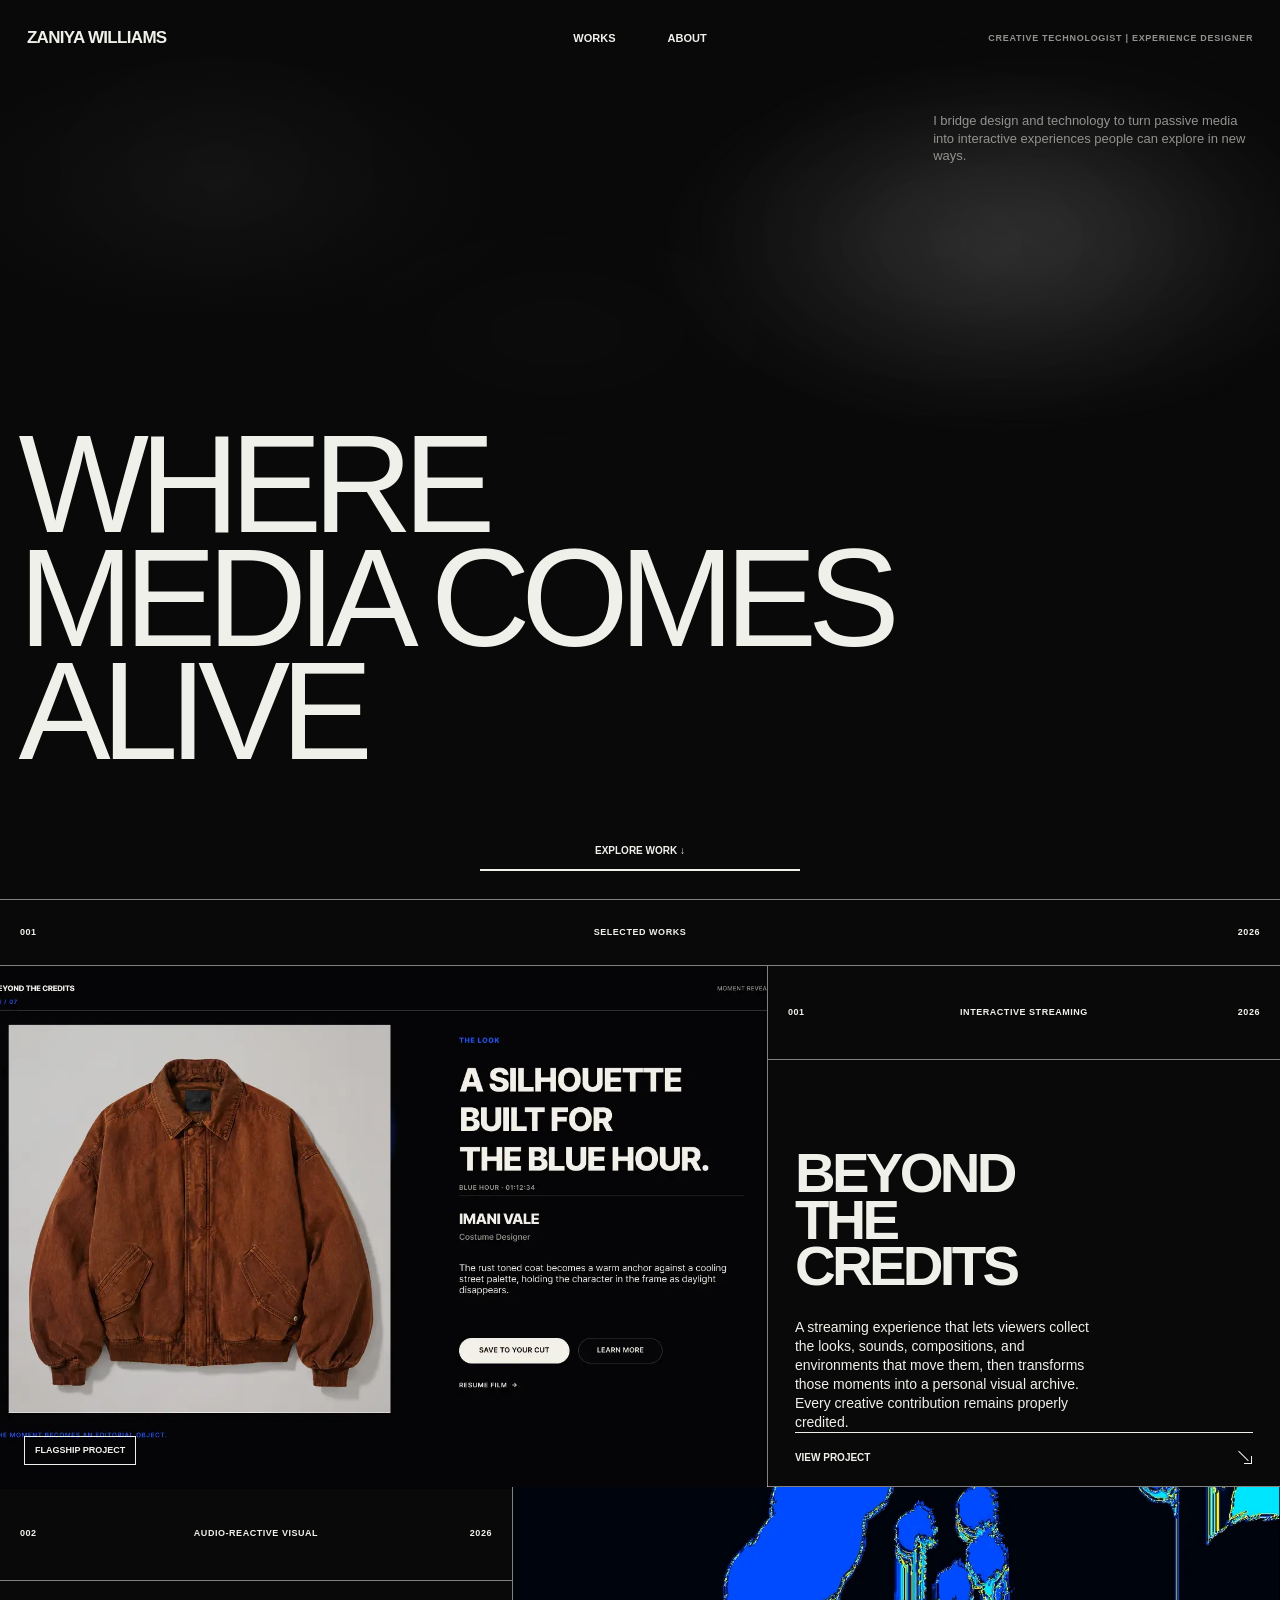
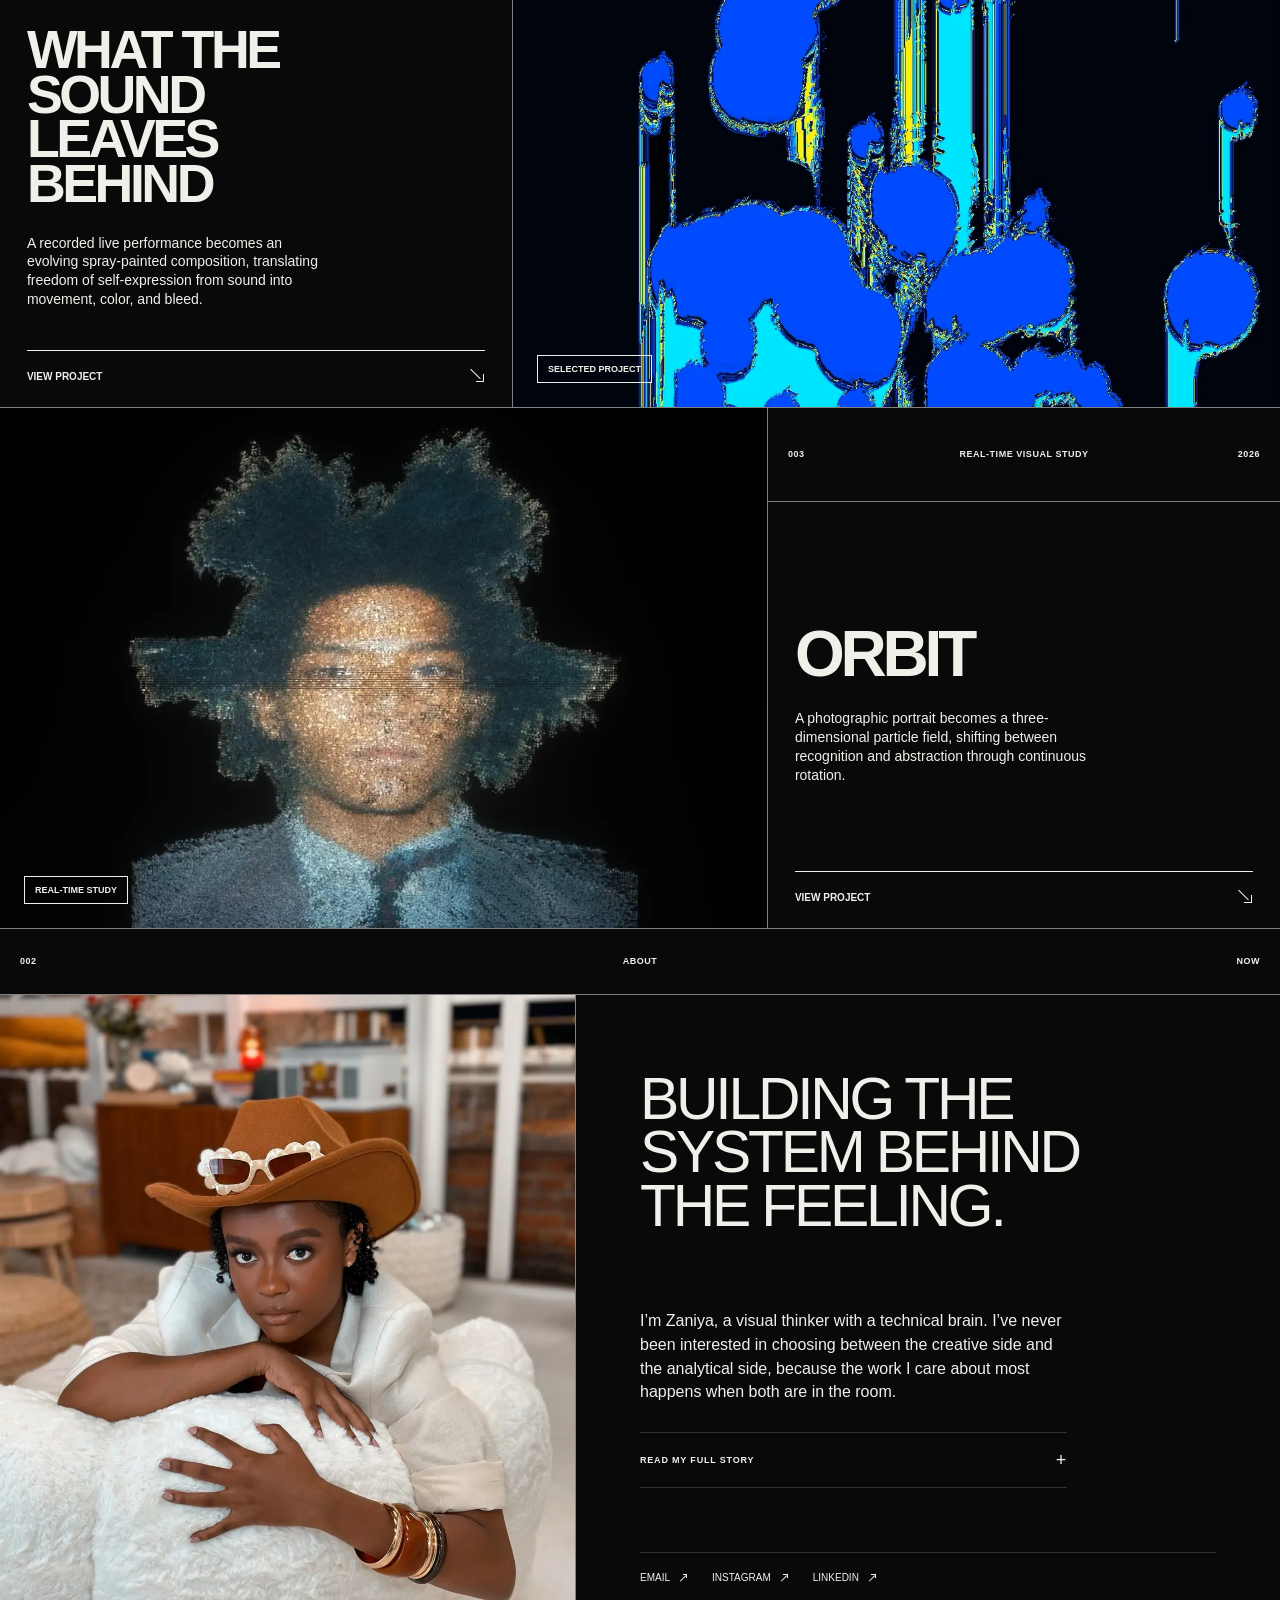
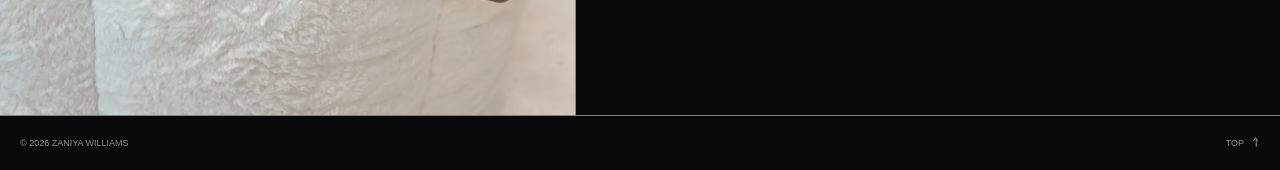
==== commit 90c88b4c: "Finish homepage copy, rhythm, and accessibility" ====
--- a/index.html
+++ b/index.html
@@ -6,7 +6,7 @@
   <meta name="theme-color" content="#090909">
   <meta name="description" content="Zaniya Williams, Creative Technologist and Experiential Designer creating culturally grounded visual experiences.">
   <title>Zaniya Williams | Creative Technologist</title>
-  <link rel="stylesheet" href="styles.css?v=20260828-about5">
+  <link rel="stylesheet" href="styles.css?v=20260828-final1">
   <script src="script.js" defer></script>
 </head>
 <body>
@@ -28,7 +28,7 @@
         <span class="hero-refraction refraction-three"></span>
       </div>
       <div class="hero-context">
-        <p>I bridge design and technology to turn passive media into experiences people can interact with, explore, and experience in new ways.</p>
+        <p>I bridge design and technology to turn passive media into interactive experiences people can explore in new ways.</p>
       </div>
       <div class="scroll-cursor" aria-hidden="true">
         <svg viewBox="0 0 120 120" role="presentation">
@@ -39,7 +39,7 @@
           <path class="scroll-cursor-arrow" d="M60 37v42M47 66l13 13 13-13"></path>
         </svg>
       </div>
-      <h1 id="hero-title"><span>Where</span><span>media comes</span><span>alive</span></h1>
+      <h1 id="hero-title" aria-label="Where Media Comes Alive"><span>Where</span> <span>media comes</span> <span>alive</span></h1>
       <a class="explore-link" href="#work">Explore work ↓</a>
     </section>
 
--- a/styles.css
+++ b/styles.css
@@ -154,8 +154,15 @@
 .sound-home-project .project-visual{min-height:0;aspect-ratio:8/5}
 .orbit-home-project .project-layout{grid-template-columns:3fr 2fr;min-height:0}
 .orbit-home-project .project-visual{min-height:0;aspect-ratio:8/5}
+.project-card .project-layout{height:clamp(520px,39.5vw,620px)}
+.project-card .project-visual{height:100%;aspect-ratio:auto!important}
+.project-card .project-side{height:100%}
+.sound-home-project .project-copy{padding-top:clamp(46px,5vh,62px)}
+.sound-home-project .project-copy h3{font-size:clamp(40px,4.2vw,64px)}
 
 @media(max-width:820px){
+  .project-card .project-layout{height:auto}
+  .project-card .project-visual,.project-card .project-side{height:auto}
   .project-side{grid-template-rows:56px 1fr}
   .project-side .project-band{min-height:56px}
   .featured-project .project-layout{display:flex;flex-direction:column;min-height:0}
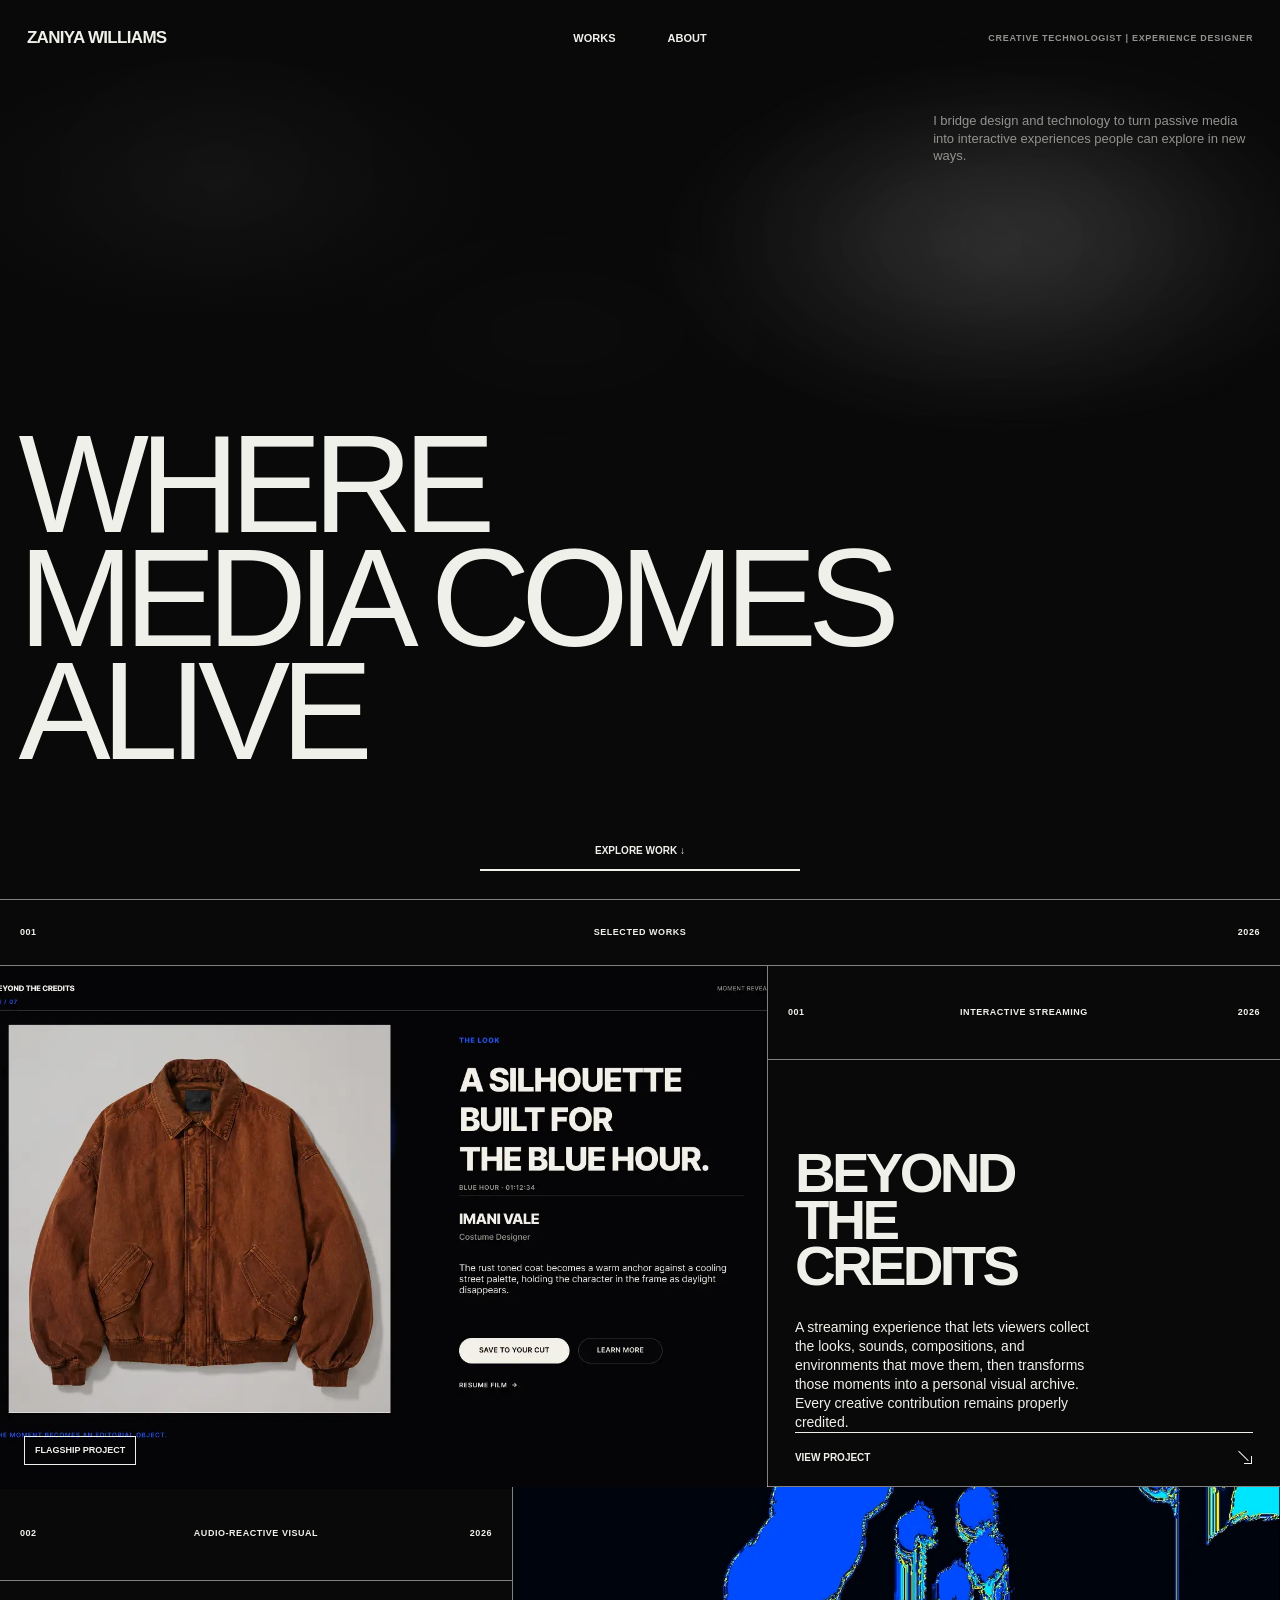
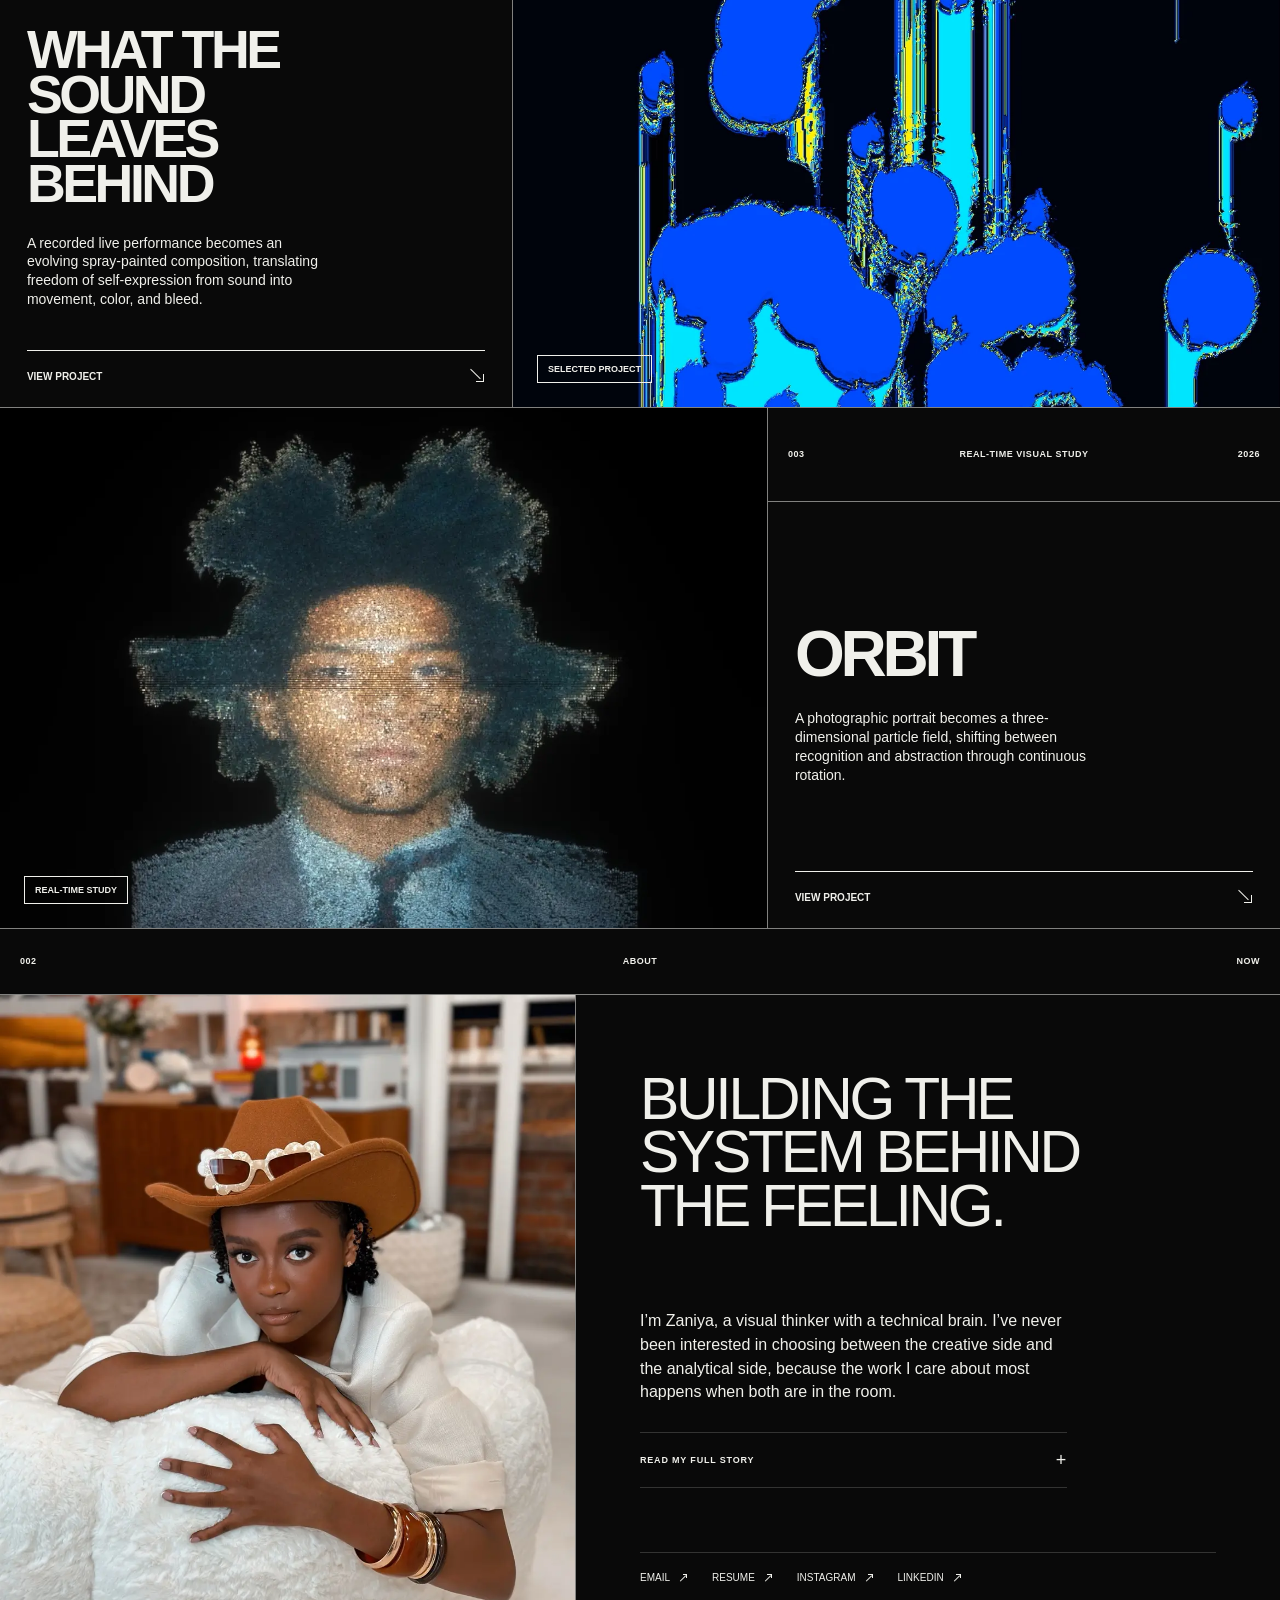
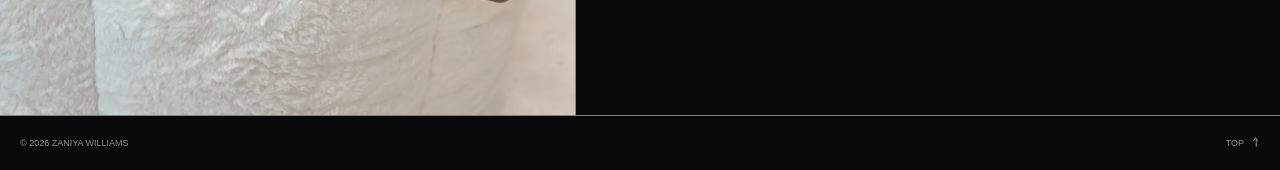
==== commit 608c9835: "Add public resume to About section" ====
--- a/index.html
+++ b/index.html
@@ -132,6 +132,7 @@
           <div class="about-links">
             <div class="about-social">
               <a href="mailto:zaniyawill18@gmail.com"><span>Email</span><span class="emblem emblem-ne" aria-hidden="true"></span></a>
+              <a href="assets/resume/zaniya-williams-resume.pdf" target="_blank" rel="noreferrer"><span>Resume</span><span class="emblem emblem-ne" aria-hidden="true"></span></a>
               <a href="https://www.instagram.com/chynasamirr" target="_blank" rel="noreferrer"><span>Instagram</span><span class="emblem emblem-ne" aria-hidden="true"></span></a>
               <a href="https://www.linkedin.com/in/zaniya-williams-658047235" target="_blank" rel="noreferrer"><span>LinkedIn</span><span class="emblem emblem-ne" aria-hidden="true"></span></a>
             </div>
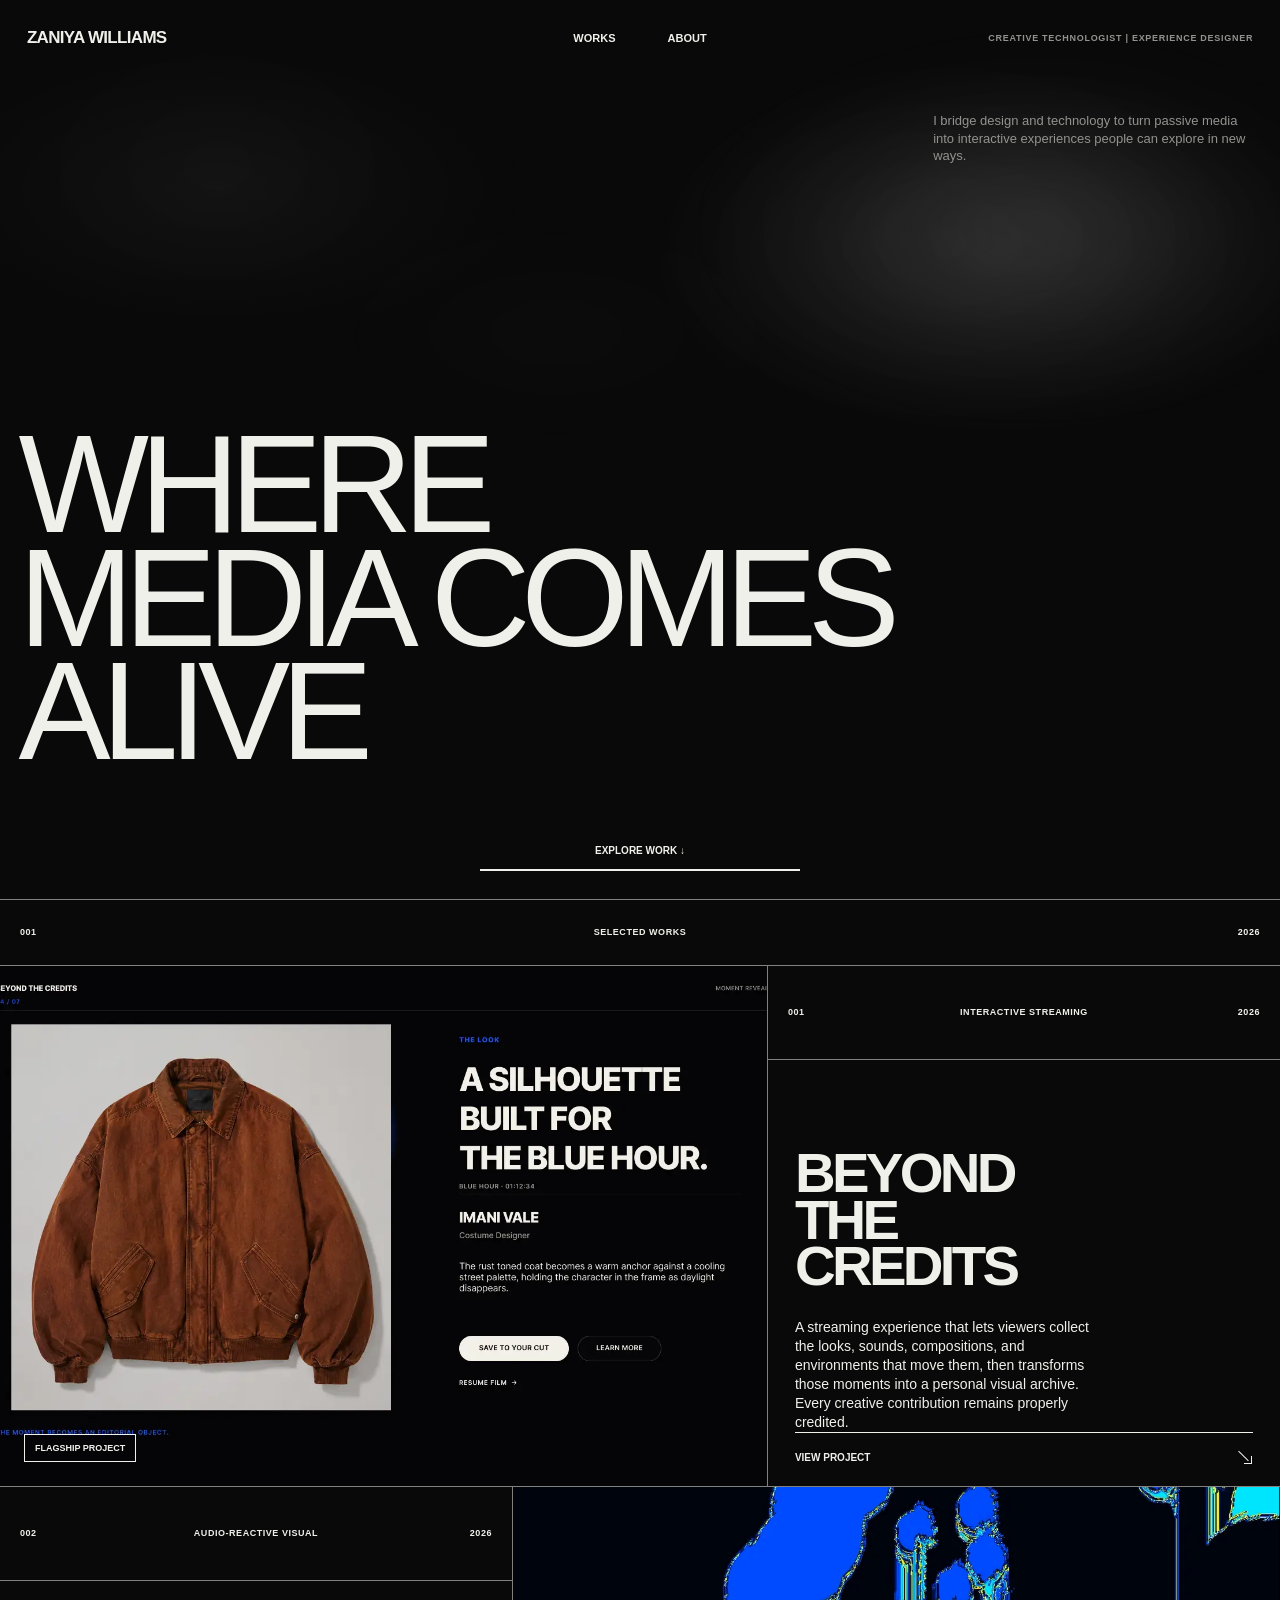
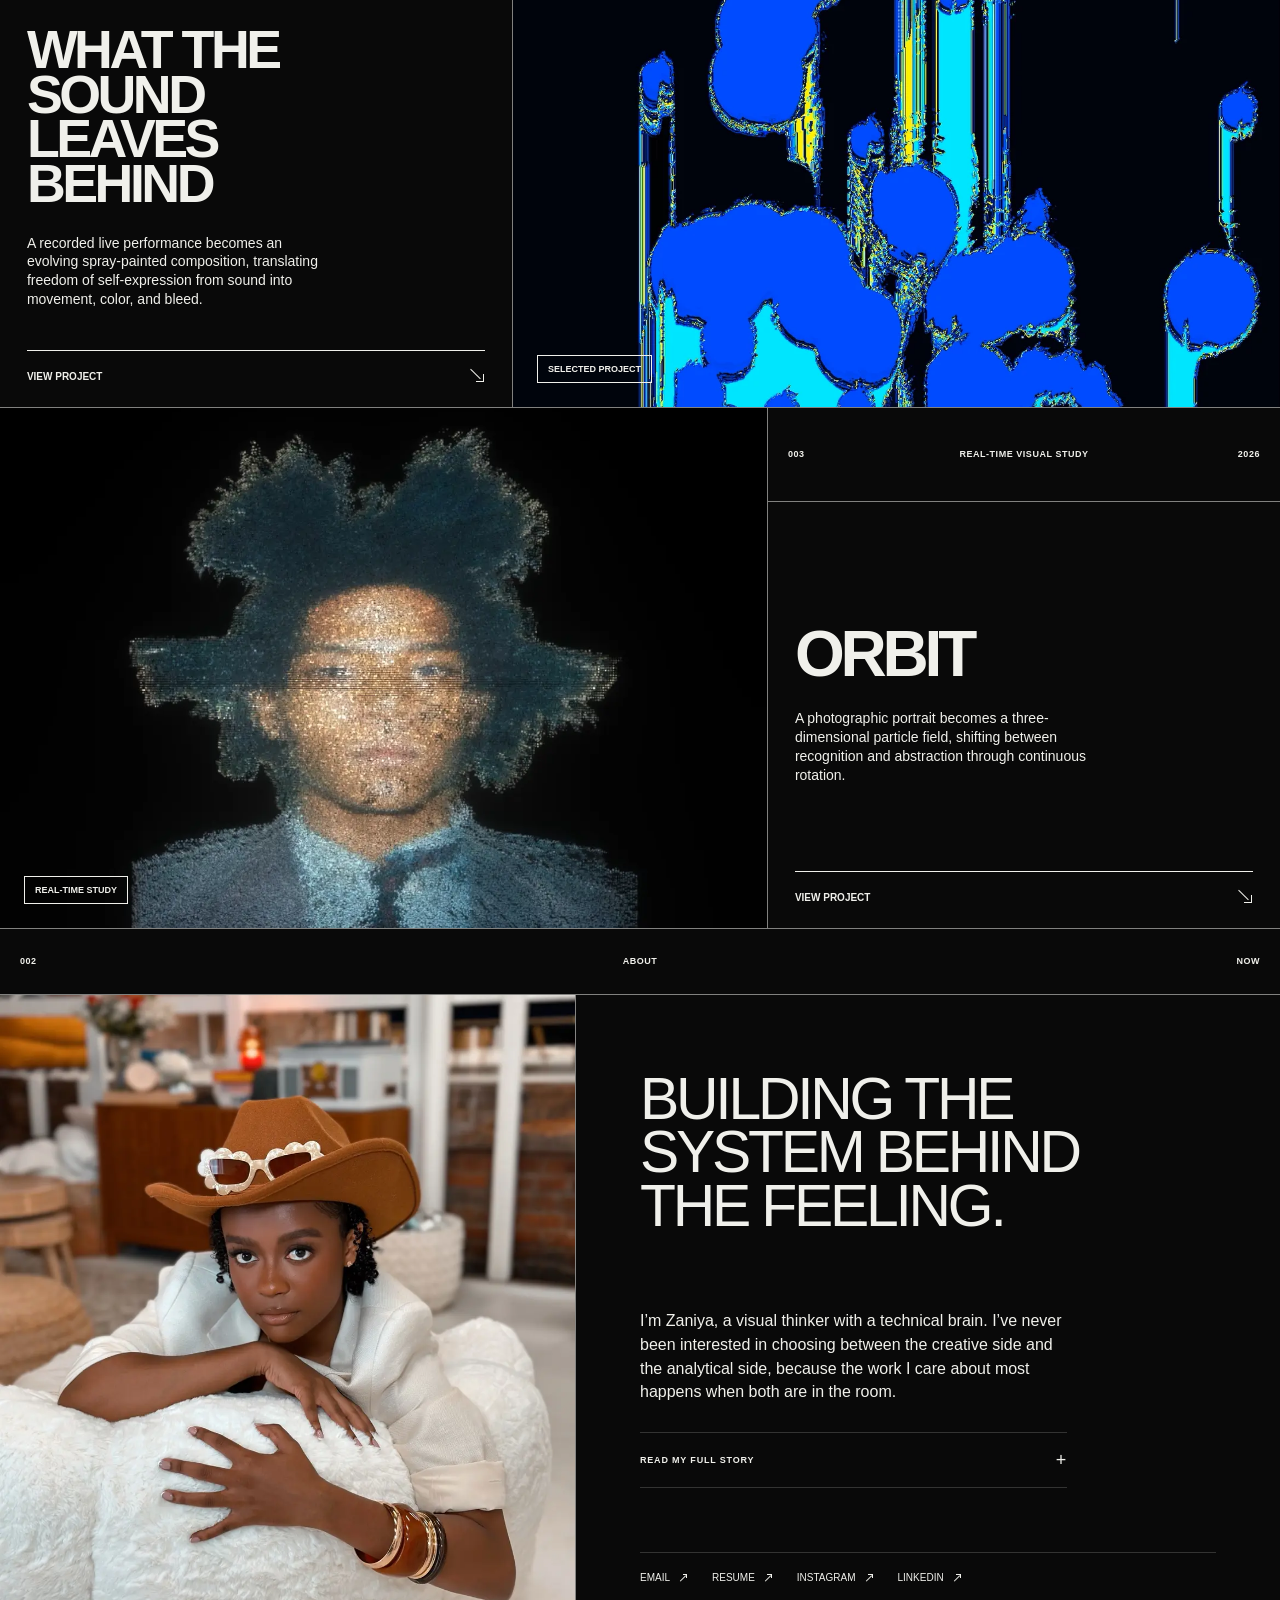
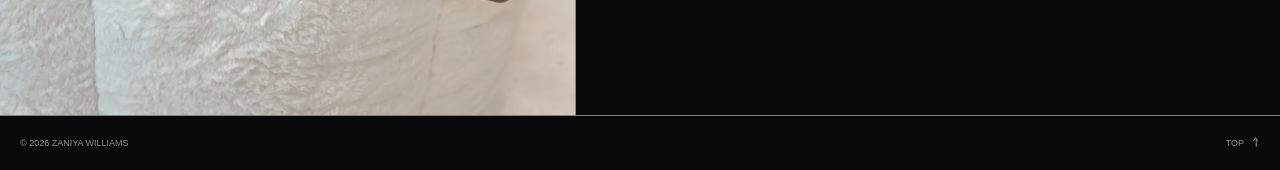
==== commit 30e80f4e: "Rebuild homepage project cards with responsive grid" ====
--- a/index.html
+++ b/index.html
@@ -6,7 +6,7 @@
   <meta name="theme-color" content="#090909">
   <meta name="description" content="Zaniya Williams, Creative Technologist and Experiential Designer creating culturally grounded visual experiences.">
   <title>Zaniya Williams | Creative Technologist</title>
-  <link rel="stylesheet" href="styles.css?v=20260828-final1">
+  <link rel="stylesheet" href="styles.css?v=20260830-card-grid">
   <script src="script.js" defer></script>
 </head>
 <body>
@@ -54,15 +54,13 @@
             <span class="visual-note">Film → moment → creator</span>
             <span class="tag">Flagship project</span>
           </a>
-          <div class="project-side">
-            <div class="project-band"><span>001</span><span>Interactive streaming</span><span>2026</span></div>
-            <div class="project-copy">
-              <div>
-                <h3>Beyond the Credits</h3>
-                <p>A streaming experience that lets viewers collect the looks, sounds, compositions, and environments that move them, then transforms those moments into a personal visual archive. Every creative contribution remains properly credited.</p>
-              </div>
-              <a class="project-link" href="work/study-004/"><span>View project</span><span class="emblem emblem-se" aria-hidden="true"></span></a>
+          <div class="project-band"><span>001</span><span>Interactive streaming</span><span>2026</span></div>
+          <div class="project-copy">
+            <div>
+              <h3>Beyond the Credits</h3>
+              <p>A streaming experience that lets viewers collect the looks, sounds, compositions, and environments that move them, then transforms those moments into a personal visual archive. Every creative contribution remains properly credited.</p>
             </div>
+            <a class="project-link" href="work/study-004/"><span>View project</span><span class="emblem emblem-se" aria-hidden="true"></span></a>
           </div>
         </div>
       </article>
@@ -75,15 +73,13 @@
             <span class="visual-note">Sound → movement → mark</span>
             <span class="tag">Selected project</span>
           </a>
-          <div class="project-side">
-            <div class="project-band"><span>002</span><span>Audio-reactive visual</span><span>2026</span></div>
-            <div class="project-copy">
-              <div>
-                <h3>What the Sound Leaves Behind</h3>
-                <p>A recorded live performance becomes an evolving spray-painted composition, translating freedom of self-expression from sound into movement, color, and bleed.</p>
-              </div>
-              <a class="project-link" href="work/what-the-sound-leaves-behind/"><span>View project</span><span class="emblem emblem-se" aria-hidden="true"></span></a>
+          <div class="project-band"><span>002</span><span>Audio-reactive visual</span><span>2026</span></div>
+          <div class="project-copy">
+            <div>
+              <h3>What the Sound Leaves Behind</h3>
+              <p>A recorded live performance becomes an evolving spray-painted composition, translating freedom of self-expression from sound into movement, color, and bleed.</p>
             </div>
+            <a class="project-link" href="work/what-the-sound-leaves-behind/"><span>View project</span><span class="emblem emblem-se" aria-hidden="true"></span></a>
           </div>
         </div>
       </article>
@@ -96,15 +92,13 @@
             <span class="visual-note">Movement / repetition / form</span>
             <span class="tag">Real-time study</span>
           </a>
-          <div class="project-side">
-            <div class="project-band"><span>003</span><span>Real-Time Visual Study</span><span>2026</span></div>
-            <div class="project-copy">
-              <div>
-                <h3>Orbit</h3>
-                <p>A photographic portrait becomes a three-dimensional particle field, shifting between recognition and abstraction through continuous rotation.</p>
-              </div>
-              <a class="project-link" href="work/study-002/"><span>View project</span><span class="emblem emblem-se" aria-hidden="true"></span></a>
+          <div class="project-band"><span>003</span><span>Real-Time Visual Study</span><span>2026</span></div>
+          <div class="project-copy">
+            <div>
+              <h3>Orbit</h3>
+              <p>A photographic portrait becomes a three-dimensional particle field, shifting between recognition and abstraction through continuous rotation.</p>
             </div>
+            <a class="project-link" href="work/study-002/"><span>View project</span><span class="emblem emblem-se" aria-hidden="true"></span></a>
           </div>
         </div>
       </article>
--- a/styles.css
+++ b/styles.css
@@ -56,6 +56,54 @@
   .footer{min-height:52px}
 }
 
+/* Structural homepage card grid: identical source structure for every project */
+.project-card .project-layout{
+  display:grid;
+  grid-template-rows:94px 1fr;
+  height:clamp(520px,39.5vw,620px);
+}
+.project-card .project-band{grid-area:band;min-height:94px}
+.project-card .project-visual{grid-area:visual;height:100%}
+.project-card .project-copy{grid-area:copy;min-height:0}
+.featured-project .project-layout,
+.orbit-home-project .project-layout{
+  grid-template-columns:3fr 2fr;
+  grid-template-areas:"visual band" "visual copy";
+}
+.sound-home-project .project-layout{
+  grid-template-columns:2fr 3fr;
+  grid-template-areas:"band visual" "copy visual";
+}
+
+@media(max-width:820px){
+  .project-card .project-layout,
+  .featured-project .project-layout,
+  .sound-home-project .project-layout,
+  .orbit-home-project .project-layout{
+    display:grid;
+    grid-template-columns:1fr;
+    grid-template-rows:56px auto auto;
+    grid-template-areas:"band" "visual" "copy";
+    height:auto;
+    min-height:0;
+  }
+  .project-card .project-band{min-height:56px}
+  .project-card .project-visual{
+    width:100%;
+    height:auto!important;
+    min-height:0!important;
+    aspect-ratio:8/5!important;
+    border-right:0;
+    border-left:0;
+    border-bottom:1px solid var(--line);
+  }
+  .project-card .project-copy{
+    width:100%;
+    min-height:0;
+    padding:54px 20px 20px;
+  }
+}
+
 /* Finished artwork for What the Sound Leaves Behind */
 .artwork-frame.has-artwork{display:block;min-height:0;background:#050505}
 .artwork-frame.has-artwork img{display:block;width:100%;height:auto}
@@ -179,6 +227,11 @@
   .sound-home-project .project-band{order:1}
   .sound-home-project .project-visual{order:2;min-height:0;aspect-ratio:8/5}
   .sound-home-project .project-copy{order:3;min-height:0;padding:54px 20px 20px}
+  .orbit-home-project .project-layout{display:flex;flex-direction:column;min-height:0}
+  .orbit-home-project .project-side{display:contents}
+  .orbit-home-project .project-band{order:1}
+  .orbit-home-project .project-visual{order:2;min-height:0;aspect-ratio:8/5}
+  .orbit-home-project .project-copy{order:3;min-height:0;padding:54px 20px 20px}
   .orbit-home-project .project-visual{min-height:0;aspect-ratio:8/5}
 }
 
@@ -1408,3 +1461,38 @@
     padding:16px 0;
   }
 }
+
+/* Final phone card layout: metadata, image, then project copy */
+@media(max-width:820px){
+  .project-card .project-layout,
+  .featured-project .project-layout,
+  .sound-home-project .project-layout,
+  .orbit-home-project .project-layout{
+    display:grid;
+    grid-template-columns:1fr;
+    grid-template-rows:56px auto auto;
+    grid-template-areas:"band" "visual" "copy";
+    height:auto;
+    min-height:0;
+  }
+  .project-card .project-band{
+    grid-area:band;
+    min-height:56px;
+  }
+  .project-card .project-visual{
+    grid-area:visual;
+    width:100%;
+    height:auto!important;
+    min-height:0!important;
+    aspect-ratio:8/5!important;
+    border-right:0;
+    border-left:0;
+    border-bottom:1px solid var(--line);
+  }
+  .project-card .project-copy{
+    grid-area:copy;
+    width:100%;
+    min-height:0;
+    padding:54px 20px 20px;
+  }
+}
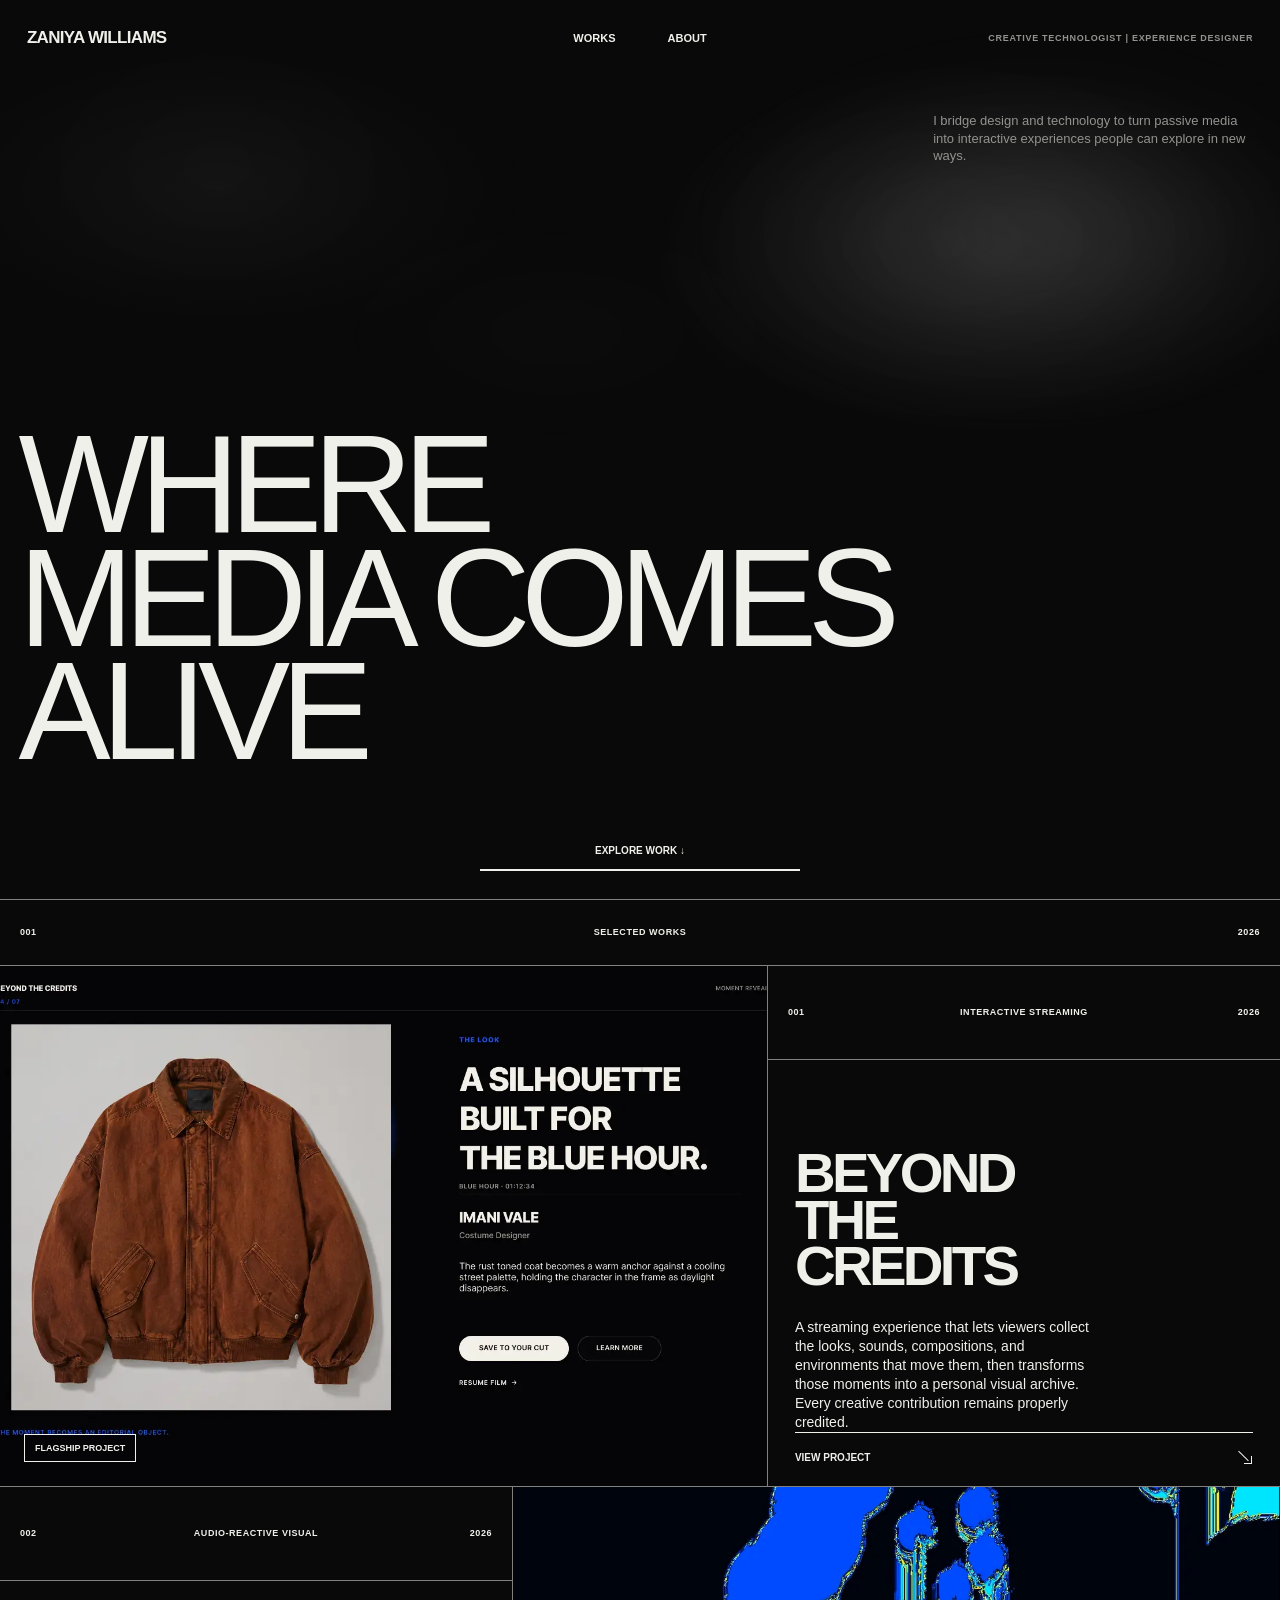
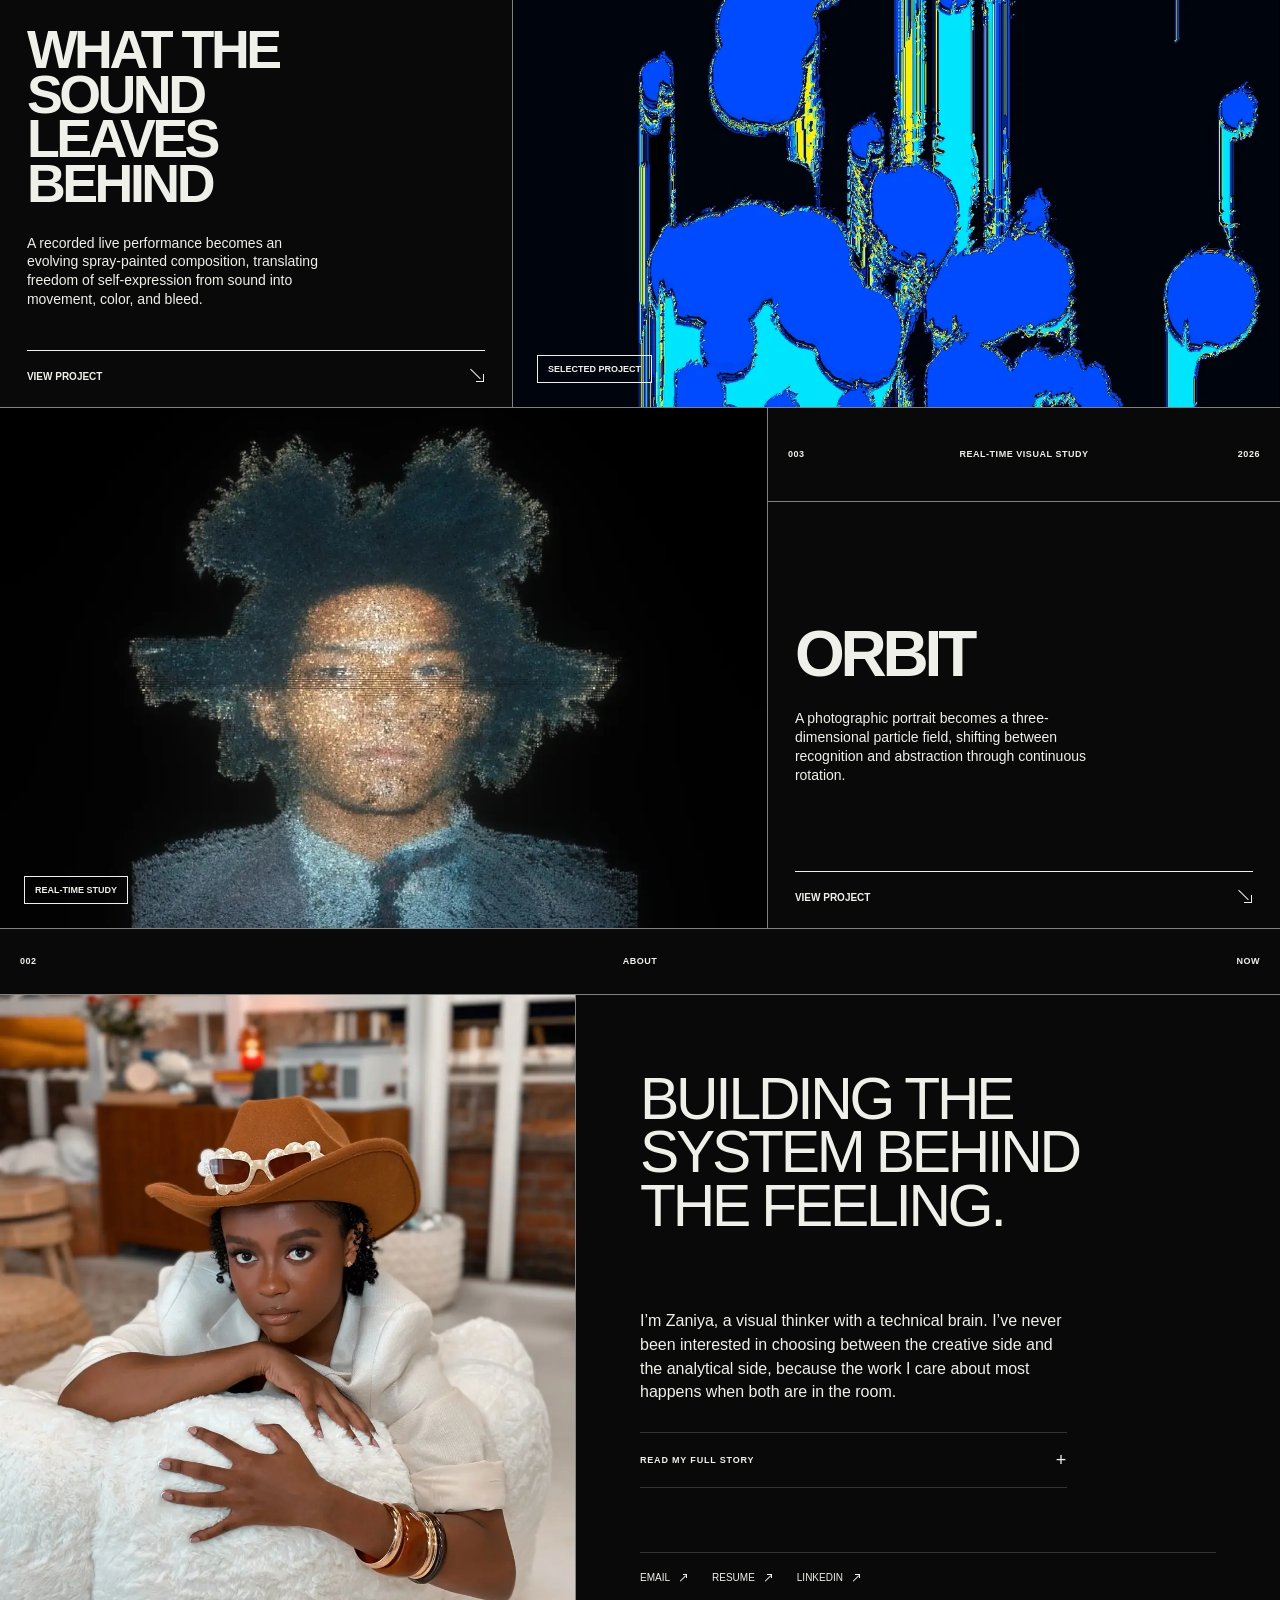
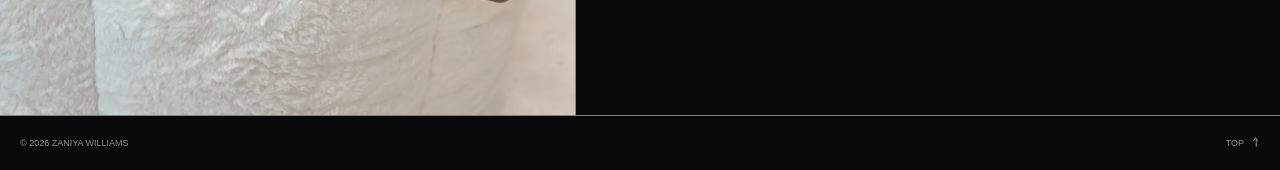
==== commit 3060724b: "Remove Instagram link from About section" ====
--- a/index.html
+++ b/index.html
@@ -6,7 +6,7 @@
   <meta name="theme-color" content="#090909">
   <meta name="description" content="Zaniya Williams, Creative Technologist and Experiential Designer creating culturally grounded visual experiences.">
   <title>Zaniya Williams | Creative Technologist</title>
-  <link rel="stylesheet" href="styles.css?v=20260830-card-grid">
+  <link rel="stylesheet" href="styles.css?v=20260830-sound-width">
   <script src="script.js" defer></script>
 </head>
 <body>
@@ -127,7 +127,6 @@
             <div class="about-social">
               <a href="mailto:zaniyawill18@gmail.com"><span>Email</span><span class="emblem emblem-ne" aria-hidden="true"></span></a>
               <a href="assets/resume/zaniya-williams-resume.pdf" target="_blank" rel="noreferrer"><span>Resume</span><span class="emblem emblem-ne" aria-hidden="true"></span></a>
-              <a href="https://www.instagram.com/chynasamirr" target="_blank" rel="noreferrer"><span>Instagram</span><span class="emblem emblem-ne" aria-hidden="true"></span></a>
               <a href="https://www.linkedin.com/in/zaniya-williams-658047235" target="_blank" rel="noreferrer"><span>LinkedIn</span><span class="emblem emblem-ne" aria-hidden="true"></span></a>
             </div>
           </div>
--- a/styles.css
+++ b/styles.css
@@ -101,6 +101,25 @@
     width:100%;
     min-height:0;
     padding:54px 20px 20px;
+  }
+}
+
+/* Safari phone corrections for the two remaining homepage cards */
+@media(max-width:820px){
+  .featured-project .project-link{margin-top:52px}
+  .sound-home-project,
+  .sound-home-project .project-layout,
+  .sound-home-project .project-band,
+  .sound-home-project .project-visual,
+  .sound-home-project .project-copy{
+    width:100%!important;
+    max-width:none!important;
+  }
+  .sound-home-project .project-layout{
+    display:grid!important;
+    grid-template-columns:minmax(0,1fr)!important;
+    grid-template-rows:56px auto auto!important;
+    grid-template-areas:"band" "visual" "copy"!important;
   }
 }
 
